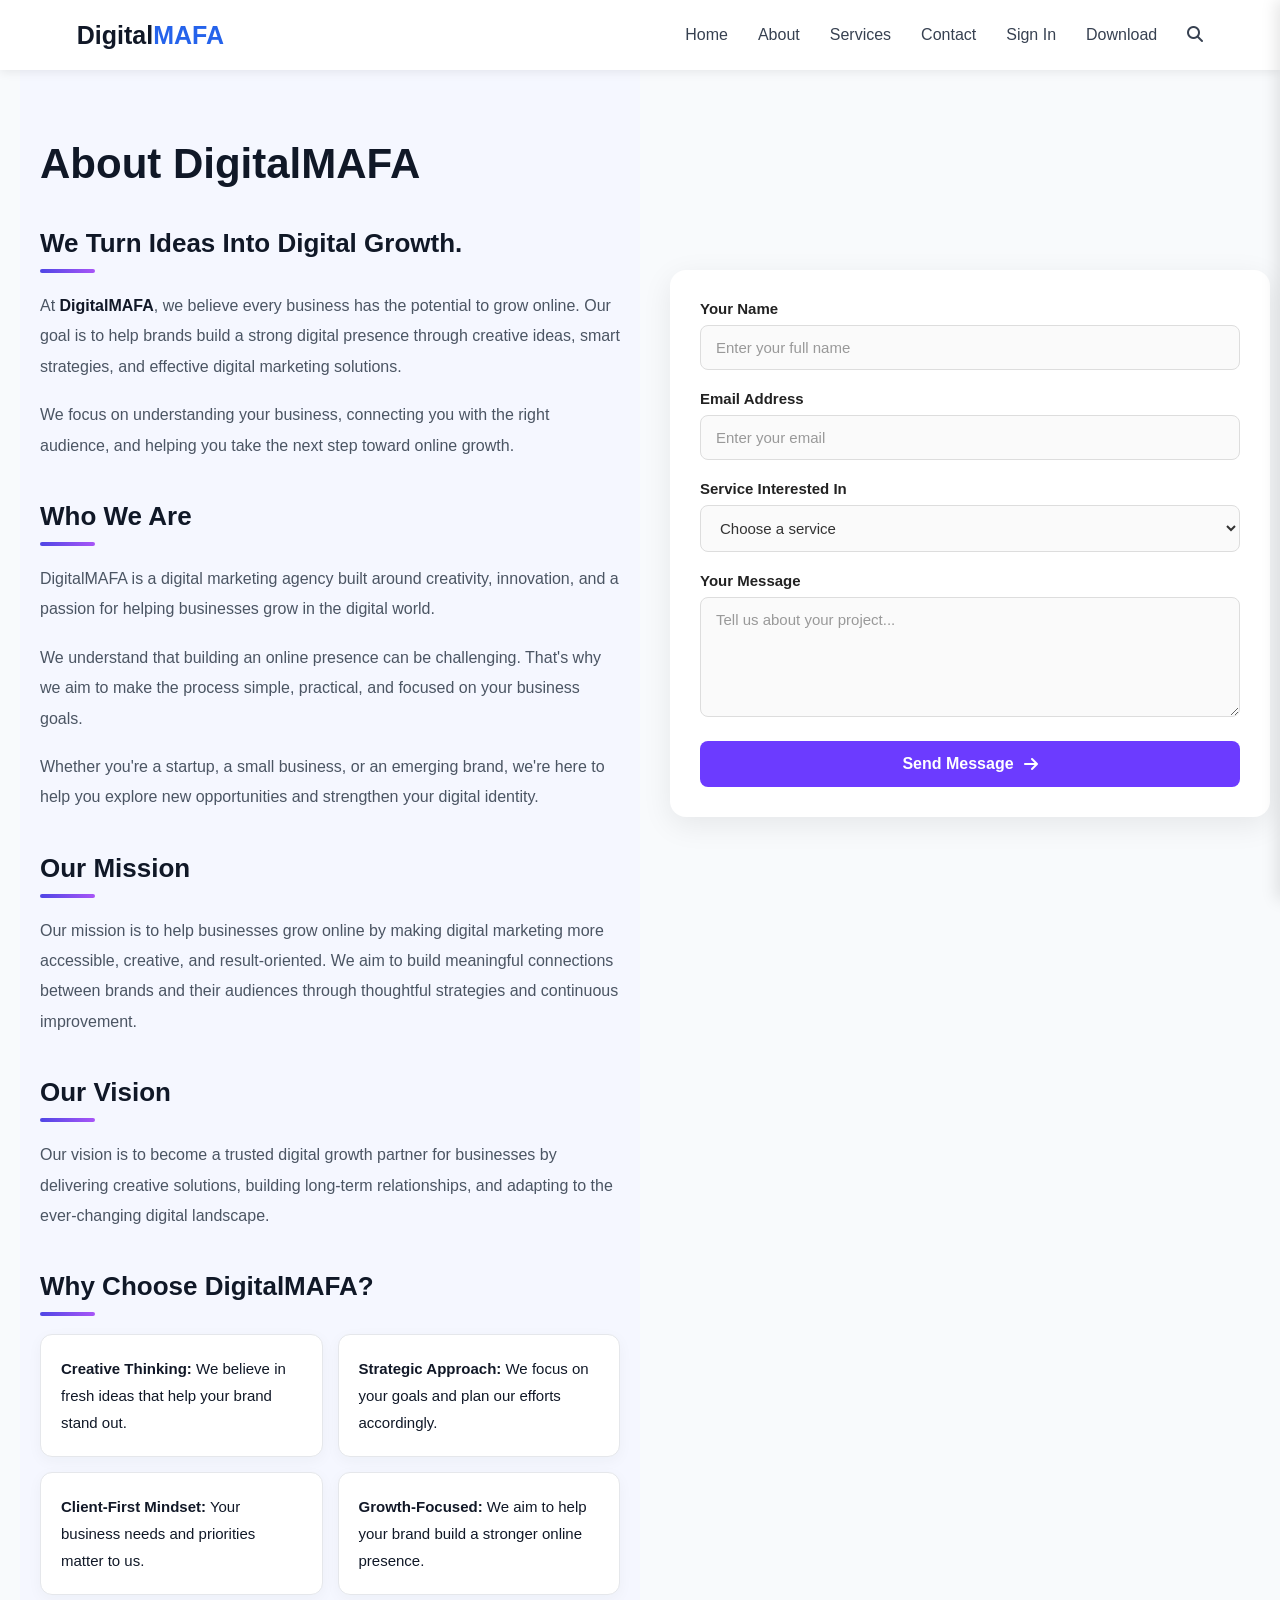
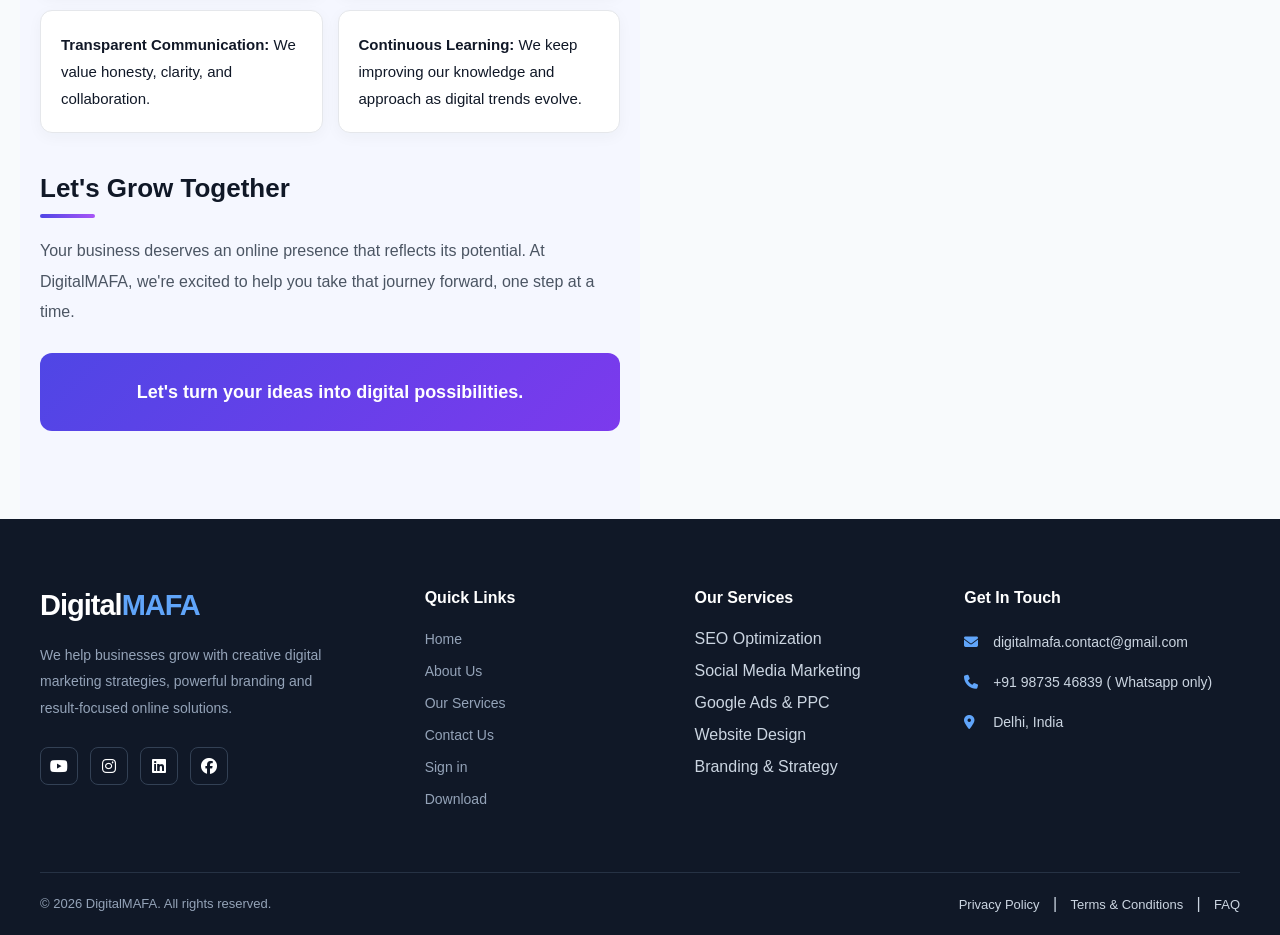
==== about.html @ 2c505f61 "Update about.html" ====
<!DOCTYPE html>
<html lang="en">
<head>
  <meta charset="UTF-8">
  <meta name="viewport" content="width=device-width, initial-scale=1.0">

<!--title & description-->
<title>About Us | DigitalMAFA – Your Digital Growth Partner</title>
<meta name="description" content="DigitalMAFA provides innovative digital services to help businesses build a strong online presence, reach more customers, and grow with confidence.">


<script async src="https://pagead2.googlesyndication.com/pagead/js/adsbygoogle.js?client=ca-pub-8954679280643661"
     crossorigin="anonymous"></script>
     
<!-- Google tag (gtag.js) -->
<script async src="https://www.googletagmanager.com/gtag/js?id=G-PG7W6HLJ6Y"></script>
<script>
  window.dataLayer = window.dataLayer || [];
  function gtag(){dataLayer.push(arguments);}
  gtag('js', new Date());

  gtag('config', 'G-PG7W6HLJ6Y');
</script>

<!-- Camonical -->
<link rel="canonical" href="https://digitalmafa.github.io/about.html">

<!-- logo icon -->
<link rel="icon" href="images/20261020_102235.png" type="image/png">


<!-- Link Preview Image -->
<meta property="og:type" content="website">
<meta property="og:title" content="About Us | DigitalMAFA – Your Digital Growth Partner">
<meta property="og:description" content="DigitalMAFA provides innovative digital services to help businesses build a strong online presence, reach more customers, and grow with confidence.">
<meta property="og:image" content="https://digitalmafa.github.io/images/WhatsApp Image 2026-10-20 at 11.10.28 AM.jpeg">
<meta property="og:url" content="https://digitalmafa.github.io/about.html">
<meta property="og:site_name" content="DigitalMAFA">

<!-- X / Twitter Preview -->
<meta name="twitter:card" content="summary_large_image">
<meta name="twitter:title" content="About Us | DigitalMAFA – Your Digital Growth Partner">
<meta name="twitter:description" content="DigitalMAFA provides innovative digital services to help businesses build a strong online presence, reach more customers, and grow with confidence.">
<meta name="twitter:image" content="https://digitalmafa.github.io/images/WhatsApp Image 2026-10-20 at 11.10.28 AM.jpeg">


<!--Schema markup-->
<script type="application/ld+json">
{
  "@context": "https://schema.org",
  "@type": "AboutPage",
  "@id": "https://digitalmafa.github.io/about.html#webpage",
  "url": "https://digitalmafa.github.io/about.html",
  "name": "About Us | DigitalMAFA – Your Digital Growth Partner",
  "description": "DigitalMAFA provides innovative digital services to help businesses build a strong online presence, reach more customers, and grow with confidence.",
  "isPartOf": {
    "@id": "https://digitalmafa.github.io/#website"
  },
  "about": {
    "@id": "https://digitalmafa.github.io/#organization"
  },
  "inLanguage": "en"
}
</script>


<!--CSS Styles-->
<link href="css/novbar.css" rel="stylesheet">
<link href="css/hero.css" rel="stylesheet">
<link href="css/about.css" rel="stylesheet">
<link href="css/footer.css" rel="stylesheet">
<link href="css/premium-section.css" rel="stylesheet">
<link href="css/only-desktop.css" rel="stylesheet">



 <!-- Bootstrap CSS -->
<link rel="stylesheet"
href="https://cdnjs.cloudflare.com/ajax/libs/font-awesome/6.7.2/css/all.min.css">
</head>

<body>

  <nav class="navbar">
    <div class="logo"><b>Digital</b><b style="color: #2563eb;">MAFA</b></div>

    <ul class="nav-links">
      <li><a href="index.html">Home</a></li>
      <li><a href="about.html">About</a></li>
      <li><a href="services.html">Services</a></li>
      <li><a href="contact.html">Contact</a></li>
      <li><a href="sign-in.html">Sign In</a></li>
      <li><a href="download.html">Download</a></li>
      <li><a href="search.html"><i class="fa-solid fa-magnifying-glass"></i></a></li>
      
    </ul>

    <button class="menu-btn"
      aria-label="Open menu"
      aria-controls="sidebar"
      aria-expanded="false"
      onclick="openMenu()">☰</button>
  </nav>

  <div class="overlay" id="overlay" onclick="closeMenu()"></div>

   <aside class="sidebar" id="sidebar" aria-label="Mobile navigation">
   
    <button class="close-btn"
      aria-label="Close menu"
      onclick="closeMenu()">×</button>

    <a href="search.html" onclick="closeMenu()"><i class="fa-solid fa-magnifying-glass"></i> Search</a>
    <hr><br>
    <a href="index.html" onclick="closeMenu()">Home</a>
    <a href="about.html" onclick="closeMenu()">About</a>
    <a href="services.html" onclick="closeMenu()">Services</a>
    <a href="contact.html" onclick="closeMenu()">Contact</a>
    <a href="sign-in.html" onclick="closeMenu()">Sign In</a>
    <a href="download.html" onclick="closeMenu()">Download</a>
  </aside>

  <div class="container">
<div class="colum">
<section class="about-content">

    <div class="about-container">

        <h1>About DigitalMAFA</h1>

        <h2>We Turn Ideas Into Digital Growth.</h2>

        <p>
            At <strong>DigitalMAFA</strong>, we believe every business has
            the potential to grow online. Our goal is to help brands build
            a strong digital presence through creative ideas, smart
            strategies, and effective digital marketing solutions.
        </p>

        <p>
            We focus on understanding your business, connecting you with
            the right audience, and helping you take the next step toward
            online growth.
        </p>

        <h2>Who We Are</h2>

        <p>
            DigitalMAFA is a digital marketing agency built around
            creativity, innovation, and a passion for helping businesses
            grow in the digital world.
        </p>

        <p>
            We understand that building an online presence can be
            challenging. That's why we aim to make the process simple,
            practical, and focused on your business goals.
        </p>

        <p>
            Whether you're a startup, a small business, or an emerging
            brand, we're here to help you explore new opportunities and
            strengthen your digital identity.
        </p>

        <h2>Our Mission</h2>

        <p>
            Our mission is to help businesses grow online by making
            digital marketing more accessible, creative, and
            result-oriented. We aim to build meaningful connections
            between brands and their audiences through thoughtful
            strategies and continuous improvement.
        </p>

        <h2>Our Vision</h2>

        <p>
            Our vision is to become a trusted digital growth partner
            for businesses by delivering creative solutions, building
            long-term relationships, and adapting to the ever-changing
            digital landscape.
        </p>


        <h2>Why Choose DigitalMAFA?</h2>

        <ul>
            <li>
                <strong>Creative Thinking:</strong>
                We believe in fresh ideas that help your brand stand out.
            </li>

            <li>
                <strong>Strategic Approach:</strong>
                We focus on your goals and plan our efforts accordingly.
            </li>

            <li>
                <strong>Client-First Mindset:</strong>
                Your business needs and priorities matter to us.
            </li>

            <li>
                <strong>Growth-Focused:</strong>
                We aim to help your brand build a stronger online presence.
            </li>

            <li>
                <strong>Transparent Communication:</strong>
                We value honesty, clarity, and collaboration.
            </li>

            <li>
                <strong>Continuous Learning:</strong>
                We keep improving our knowledge and approach as digital
                trends evolve.
            </li>
        </ul>



        <h2>Let's Grow Together</h2>

        <p>
            Your business deserves an online presence that reflects its
            potential. At DigitalMAFA, we're excited to help you take
            that journey forward, one step at a time.
        </p>

        <p>
            <strong>
                Let's turn your ideas into digital possibilities.
            </strong>
        </p>



    </div>
</section>
</div>
<div class="desktop-only">
    <div class="colum">
<form
    class="about-contact-form"
    id="about-whatsapp-form"
    action="https://formsubmit.co/44b589394c710a3c13c071c5c2455fc7"
    method="POST"
>
    <input type="hidden" name="_subject" value="New DigitalMAFA About Page Inquiry">
    <input type="hidden" name="_captcha" value="true">
    <input type="hidden" name="_template" value="table">

    <div class="about-form-group">
        <label for="about-name">Your Name</label>
        <input type="text" id="about-name" name="name"
               placeholder="Enter your full name" required>
    </div>

    <div class="about-form-group">
        <label for="about-email">Email Address</label>
        <input type="email" id="about-email" name="email"
               placeholder="Enter your email" required>
    </div>

    <div class="about-form-group">
        <label for="about-service">Service Interested In</label>
        <select id="about-service" name="service" required>
            <option value="" disabled selected>
                Choose a service
            </option>
            <option value="Digital Marketing">Digital Marketing</option>
            <option value="Social Media Marketing">Social Media Marketing</option>
            <option value="Website Development">Website Development</option>
            <option value="SEO">SEO Optimization</option>
            <option value="Content Strategy">Content Strategy</option>
            <option value="Other">Other</option>
        </select>
    </div>

    <div class="about-form-group">
        <label for="about-message">Your Message</label>
        <textarea id="about-message" name="message" rows="5"
                  placeholder="Tell us about your project..."
                  required></textarea>
    </div>

    <button type="submit" class="about-form-submit">
        Send Message <i class="fa-solid fa-arrow-right"></i>
    </button>

</form>


<script>
document.getElementById("about-whatsapp-form")
.addEventListener("submit", async function(event) {
    event.preventDefault();

    const form = this;

    if (!form.reportValidity()) return;

    const button = form.querySelector('button[type="submit"]');
    const originalText = button.innerHTML;

    button.disabled = true;
    button.textContent = "Sending...";

    try {
   const response = await fetch(
  "https://formsubmit.co/ajax/44b589394c710a3c13c071c5c2455fc7",
  {
    method: "POST",
    body: new FormData(form),
    headers: {
      Accept: "application/json"
    }
  }
);

const result = await response.json();
console.log("FormSubmit response:", result);

if (String(result.success) === "true") {
  alert("Message sent successfully!");
  form.reset();
} else {
  alert("Submission failed: " + (result.message || "Please try again."));
}

        if (response.ok) {
            alert("Your message has been sent successfully!");
            form.reset();
        } else {
            alert("Message could not be sent. Please try again.");
        }
    } catch (error) {
        alert("Network error. Please check your internet and try again.");
    } finally {
        button.disabled = false;
        button.innerHTML = originalText;
    }
});
</script>

</div>
</div>
  </div>


<footer class="digitalmafa-footer">
    <div class="footer-container">

        <div class="footer-grid">

            <!-- Company Info -->
            <div class="footer-about">
                <div class="footer-logo">
                    Digital<span>MAFA</span>
                </div>

                <p>
                    We help businesses grow with creative digital
                    marketing strategies, powerful branding and
                    result-focused online solutions.
                </p>

              <div class="footer-socials">
                    <a href="https://www.youtube.com/@DigitalMAFA" aria-label="YouTube">
                        <i class="fa-brands fa-youtube"></i>
                    </a>

                     <a href="https://www.instagram.com/digitalmafa" aria-label="Instagram">
                        <i class="fa-brands fa-instagram"></i>
                    </a>

                    <a href="https://www.linkedin.com/in/digitalmafa" aria-label="Linkedin">
                        <i class="fa-brands fa-linkedin"></i>
                    </a>
                    
                     <a href="https://www.facebook.com/digitalmafa" aria-label="Linkedin">
                        <i class="fa-brands fa-facebook"></i>
                    </a>
              
                </div>
            </div>

            <!-- Quick Links -->
            <div class="footer-column">
                <h3>Quick Links</h3>
                <ul>
                    <li><a href="index.html">Home</a></li>
                    <li><a href="about.html">About Us</a></li>
                    <li><a href="services.html">Our Services</a></li>
                    <li><a href="contact.html">Contact Us</a></li>
                     <li><a href="sign-in.html">Sign in</a></li>
                     <li><a href="download.html">Download</a></li>
                </ul>
            </div>

            <!-- Services -->
            <div class="footer-column">
                <h3>Our Services</h3>
                <ul>
                    <li>SEO Optimization</a></li>
                    <li>Social Media Marketing</a></li>
                    <li>Google Ads & PPC</a></li>
                    <li>Website Design</a></li>
                    <li>Branding & Strategy</a></li>
                </ul>
            </div>

            <!-- Contact Info -->
            <div class="footer-column footer-contact">
                <h3>Get In Touch</h3>

                <p>
                    <i class="fa-solid fa-envelope"></i>
                    digitalmafa.contact@gmail.com
                </p>

                <p>
                    <i class="fa-solid fa-phone"></i>
                    +91 98735 46839 ( Whatsapp only)
                </p>

                <p>
                    <i class="fa-solid fa-location-dot"></i>
                    Delhi, India
                </p>
            </div>

        </div>

        <!-- Copyright -->
        <div class="footer-bottom">
            <p>
                &copy; <span id="footer-year"></span>
                DigitalMAFA. All rights reserved.
            </p>

            <div>
                <a href="privacy.html">Privacy Policy</a>
                &nbsp; | &nbsp;
                <a href="terms.html">Terms & Conditions</a>
                 &nbsp; | &nbsp;
                <a href="faq.html">FAQ</a>
            </div>
            
        </div>

    </div>
</footer>

<script src="js/footer.js"></script>
<script src="js/menu-bar.js"></script>

</body>
</html>
---- css/novbar.css ----
* {
      margin: 0;
      padding: 0;
      box-sizing: border-box;
    }

    body {
      font-family: Arial, sans-serif;
      background: #f8fafc;
    }

    /* Navigation bar */
    .navbar {
      height: 70px;
      background: white;
      display: flex;
      align-items: center;
      justify-content: space-between;
      padding: 0 6%;
      box-shadow: 0 2px 10px rgba(0,0,0,0.08);
      position: sticky;
      top: 0;
      z-index: 1000;
    }

    .logo {
      font-size: 25px;
      font-weight: bold;
      color: #111827;
      max-height: 200px;
      max-width: 220px;
      
    }

    .nav-links {
      display: flex;
      gap: 30px;
      list-style: none;
    }

    .nav-links a {
      text-decoration: none;
      color: #374151;
      font-size: 16px;
      transition: 0.3s;
    }

    .nav-links a:hover {
      color: #2563eb;
    }

    /* Menu button */
    .menu-btn {
      display: none;
      font-size: 28px;
      background: none;
      border: none;
      cursor: pointer;
      color: #111827;
    }

    /* Slide-out sidebar */
    .sidebar {
      position: fixed;
      top: 0;
      right: -280px;
      width: 280px;
      height: 100vh;
      background: white;
      box-shadow: -4px 0 15px rgba(0,0,0,0.1);
      padding: 25px;
      transition: right 0.3s ease;
      z-index: 2000;
    }

    .sidebar.active {
      right: 0;
    }

    .close-btn {
      display: block;
      margin-left: auto;
      font-size: 30px;
      border: none;
      background: none;
      cursor: pointer;
    }

    .sidebar a {
      display: block;
      padding: 16px 0;
      text-decoration: none;
      color: #374151;
      border-bottom: 1px solid #eee;
    }

    .overlay {
      display: none;
      position: fixed;
      inset: 0;
      background: rgba(0,0,0,0.4);
      z-index: 1500;
    }

    .overlay.active {
      display: block;
    }

    /* Page content */
    .content {
      text-align: center;
      padding: 100px 20px;
    }

    .content h1 {
      color: #111827;
      margin-bottom: 15px;
    }

    .content p {
      color: #6b7280;
    }

    /* Mobile responsive */
    @media (max-width: 768px) {
      .nav-links {
        display: none;
      }

      .menu-btn {
        display: block;
      }
    }
---- css/hero.css ----
.hero {
  width: 100%;
  max-width: 1440px;
  height: 600px;
  margin: 0 auto;

  background-image: url("../images/hero.png");
  background-size: cover;
  background-position: center;
  background-repeat: no-repeat;

  display: flex;
  align-items: center;
  padding: 60px;
  box-sizing: border-box;
}

.hero-content {
  max-width: 500px;
  color: #222;
}

.hero-content h1 {
  font-size: 48px;
  margin-bottom: 20px;
}

.hero-content p {
  font-size: 18px;
  line-height: 1.6;
}

.hero-content button {
  padding: 14px 28px;
  background: #2563eb;
  color: white;
  border: none;
  border-radius: 6px;
  cursor: pointer;
}

/* Mobile responsive */
@media (max-width: 768px) {
  .hero {
    height: 450px;
    padding: 25px;
    background-position: 65% center;
  }

  .hero-content {
    max-width: 70%;
  }

  .hero-content h1 {
    font-size: 30px;
  }
}
---- css/about.css ----
/* ABOUT SECTION */
.about-content {
    background: #f5f7ff;
    padding: 70px 20px;
    font-family: Arial, sans-serif;
    color: #101827;
}

.about-container {
    max-width: 1000px;
    margin:auto;
    text-align-last: initial;
}

/* MAIN HEADING */
.about-container h1 {
    font-size: 42px;
    text-align: left;
    color: #101827;
    margin-bottom: 15px;
    font-weight: 800;
    
}

/* SUB HEADINGS */
.about-container h2 {
    font-size: 26px;
    color: #101827;
    margin-top: 40px;
    margin-bottom: 18px;
    font-weight: 700;
    position: relative;
}

/* DECORATIVE LINE */
.about-container h2::after {
    content: "";
    display: block;
    width: 55px;
    height: 4px;
    background: linear-gradient(90deg, #4f46e5, #a855f7);
    margin-top: 10px;
    border-radius: 10px;
}

/* PARAGRAPHS */
.about-container p {
    font-size: 16px;
    line-height: 1.9;
    color: #4b5563;
    margin-bottom: 18px;
}

/* STRONG TEXT */
.about-container strong {
    color: #111827;
}

/* LIST DESIGN */
.about-container ul {
    list-style: none;
    padding: 0;
    display: grid;
    grid-template-columns: repeat(2, minmax(0, 1fr));
    gap: 15px;
   
}

.about-container li {
    background: #ffffff;
    padding: 20px;
    border: 1px solid #e5e7eb;
    border-radius: 12px;
    font-size: 15px;
    line-height: 1.8;
    box-shadow: 0 4px 15px rgba(31, 41, 55, 0.04);
    transition: transform 0.3s ease,
                box-shadow 0.3s ease,
                border-color 0.3s ease;
}

/* HOVER EFFECT */
.about-container li:hover {
    transform: translateY(-5px);
    box-shadow: 0 12px 25px rgba(79, 70, 229, 0.12);
    border-color: #a5b4fc;
}

/* LAST PARAGRAPH */
.about-container p:last-child {
    background: linear-gradient(135deg, #4f46e5, #7c3aed);
    color: #ffffff;
    text-align: center;
    padding: 22px;
    border-radius: 12px;
    margin-top: 25px;
    font-size: 18px;
}

.about-container p:last-child strong {
    color: #ffffff;
}

/* TABLET */
@media (max-width: 768px) {
    .about-content {
        padding: 45px 20px;
    }

    .about-container h1 {
        font-size: 32px;
    }

    .about-container h2 {
        font-size: 23px;
        margin-top: 30px;
    }

    .about-container ul {
        grid-template-columns: 1fr;
    }
}

/* MOBILE */
@media (max-width: 480px) {
    .about-content {
        padding: 35px 15px;
    }

    .about-container h1 {
        font-size: 28px;
        line-height: 1.3;
    }

    .about-container h2 {
        font-size: 21px;
    }

    .about-container p {
        font-size: 15px;
        line-height: 1.8;
    }

    .about-container li {
        padding: 16px;
    }

    .about-container p:last-child {
        font-size: 16px;
        padding: 18px;
    }
}

.container {
      display: grid;
      grid-template-columns: repeat(2, 1fr);
      gap: 20px;
      max-width: 1440px;
      margin-left: 20px;
    }

    .column {
      background: #f1f5f9;
      padding: 30px 20px;
      text-align: center;
      border-radius: 10px;
    }


    /* Tablet */
    @media (max-width: 900px) {
      .container {
        grid-template-columns: repeat(2, 1fr);
      }
    }

    /* Mobile */
    @media (max-width: 600px) {
      .container {
        grid-template-columns: 1fr;
      }
    }




/* About Us Contact Form */

.about-contact-form {
    width: 100%;
    max-width: 600px;
    margin: 0 auto;
    padding: 30px;
    background: #ffffff;
    border-radius: 16px;
    box-shadow: 0 8px 30px rgba(0, 0, 0, 0.08);
    box-sizing: border-box;
    margin-top: 200px;
}

.about-form-group {
    margin-bottom: 20px;
}

.about-form-group label {
    display: block;
    margin-bottom: 8px;
    font-size: 15px;
    font-weight: 600;
    color: #222222;
}

.about-form-group input,
.about-form-group select,
.about-form-group textarea {
    width: 100%;
    padding: 13px 15px;
    border: 1px solid #dddddd;
    border-radius: 8px;
    background: #fafafa;
    color: #333333;
    font-family: inherit;
    font-size: 15px;
    box-sizing: border-box;
    outline: none;
    transition: 0.3s ease;
}

.about-form-group input:focus,
.about-form-group select:focus,
.about-form-group textarea:focus {
    border-color: #6c3bff;
    background: #ffffff;
    box-shadow: 0 0 0 3px rgba(108, 59, 255, 0.12);
}

.about-form-group textarea {
    resize: vertical;
    min-height: 120px;
}

.about-form-group input::placeholder,
.about-form-group textarea::placeholder {
    color: #999999;
}

.about-form-submit {
    display: inline-flex;
    align-items: center;
    justify-content: center;
    gap: 10px;
    width: 100%;
    padding: 14px 20px;
    border: none;
    border-radius: 8px;
    background: #6c3bff;
    color: #ffffff;
    font-size: 16px;
    font-weight: 600;
    cursor: pointer;
    transition: 0.3s ease;
}

.about-form-submit:hover {
    background: #5125d9;
    transform: translateY(-2px);
    box-shadow: 0 6px 18px rgba(108, 59, 255, 0.25);
}

.about-form-submit i {
    transition: transform 0.3s ease;
}

.about-form-submit:hover i {
    transform: translateX(5px);
}

/* Mobile Responsive */

@media (max-width: 576px) {
    .about-contact-form {
        padding: 20px 16px;
        border-radius: 12px;
    }

    .about-form-group input,
    .about-form-group select,
    .about-form-group textarea {
        font-size: 14px;
        padding: 12px;
    }

    .about-form-submit {
        padding: 13px;
        font-size: 15px;
    }
}
---- css/footer.css ----
* {
    box-sizing: border-box;
}

.digitalmafa-footer {
    background: #101827;
    color: #cbd5e1;
    padding: 70px 20px 0;
    font-family: Arial, sans-serif;
}

.footer-container {
    max-width: 1200px;
    margin: auto;
}

.footer-grid {
    display: grid;
    grid-template-columns: 1.5fr 1fr 1fr 1.2fr;
    gap: 40px;
    padding-bottom: 50px;
}

/* Company Logo */
.footer-logo {
    font-size: 29px;
    font-weight: 800;
    color: #ffffff;
    margin-bottom: 20px;
    letter-spacing: -1px;
}

.footer-logo span {
    color: #60a5fa;
}

.footer-about p {
    font-size: 14px;
    line-height: 1.9;
    max-width: 300px;
    color: #94a3b8;
}

/* Footer Headings */
.footer-column h3 {
    color: #ffffff;
    font-size: 16px;
    margin-bottom: 23px;
    font-weight: 700;
}

.footer-column ul {
    list-style: none;
    padding: 0;
    margin: 0;
}

.footer-column ul li {
    margin-bottom: 14px;
}

.footer-column ul li a {
    text-decoration: none;
    color: #94a3b8;
    font-size: 14px;
    transition: 0.3s;
}

.footer-column ul li a:hover {
    color: #60a5fa;
    padding-left: 5px;
}

/* Contact */
.footer-contact p {
    font-size: 14px;
    line-height: 1.8;
    margin-bottom: 15px;
    overflow-wrap: anywhere;
}

.footer-contact i {
    color: #60a5fa;
    width: 25px;
}

/* Social Icons */
.footer-socials {
    display: flex;
    gap: 12px;
    margin-top: 25px;
}

.footer-socials a {
    width: 38px;
    height: 38px;
    display: flex;
    align-items: center;
    justify-content: center;
    border: 1px solid #334155;
    border-radius: 8px;
    color: #ffffff;
    text-decoration: none;
    transition: 0.3s;
}

.footer-socials a:hover {
    background: #2563eb;
    border-color: #2563eb;
    transform: translateY(-3px);
}

/* Bottom Bar */
.footer-bottom {
    border-top: 1px solid #263244;
    padding: 22px 0;
    display: flex;
    justify-content: space-between;
    align-items: center;
    gap: 15px;
    flex-wrap: wrap;
}

.footer-bottom p {
    margin: 0;
    font-size: 13px;
    color: #94a3b8;
}

.footer-bottom a {
    color: #cbd5e1;
    text-decoration: none;
    font-size: 13px;
}

.footer-bottom a:hover {
    color: #60a5fa;
}

/* Tablet */
@media (max-width: 900px) {
    .footer-grid {
        grid-template-columns: repeat(2, 1fr);
        gap: 35px;
    }
}

/* Mobile */
@media (max-width: 550px) {
    .digitalmafa-footer {
        padding: 50px 22px 0;
    }

    .footer-grid {
        grid-template-columns: 1fr;
        gap: 30px;
        padding-bottom: 35px;
    }

    .footer-bottom {
        flex-direction: column;
        align-items: flex-start;
    }
}
---- css/premium-section.css ----
/* Premium Section */
.why-section {
    background: #101827;
    color: #ffffff;
    padding: 90px 20px;
}

.why-container {
    max-width: 1150px;
    margin: auto;
}

/* Heading */
.section-label {
    color: #8EBBFF;
    font-size: 12px;
    font-weight: 700;
    letter-spacing: 2px;
    margin-bottom: 18px;
}

.why-section h2 {
    font-size: clamp(30px, 4vw, 46px);
    line-height: 1.2;
    font-weight: 800;
    max-width: 700px;
    margin-bottom: 20px;
}

.section-description {
    color: #CBD5E1;
    font-size: 16px;
    line-height: 1.8;
    max-width: 650px;
    margin-bottom: 45px;
}

/* Cards Grid */
.why-grid {
    display: grid;
    grid-template-columns: repeat(2, 1fr);
    gap: 20px;
}

/* Individual Card */
.why-card {
    border: 1px solid #334155;
    border-radius: 14px;
    padding: 30px;
    background: rgba(255, 255, 255, 0.02);
    transition: all 0.3s ease;
}

.why-card:hover {
    transform: translateY(-5px);
    border-color: #8EBBFF;
    background: rgba(255, 255, 255, 0.05);
}

/* Icon */
.why-icon {
    width: 52px;
    height: 52px;
    border-radius: 12px;
    background: #1D2B42;
    display: flex;
    align-items: center;
    justify-content: center;
    color: #8EBBFF;
    font-size: 23px;
    margin-bottom: 22px;
}

/* Card Text */
.why-card h3 {
    font-size: 20px;
    font-weight: 700;
    margin-bottom: 12px;
}

.why-card p {
    color: #CBD5E1;
    font-size: 14px;
    line-height: 1.8;
}

/* Mobile Responsive */
@media (max-width: 600px) {
    .why-section {
        padding: 60px 18px;
    }

    .why-grid {
        grid-template-columns: 1fr;
        gap: 15px;
    }

    .why-card {
        padding: 24px;
    }

    .section-description {
        font-size: 14px;
        margin-bottom: 30px;
    }
}
---- css/only-desktop.css ----
@media (max-width: 768px) {
  .desktop-only {
    display: none !important;

  }
  
}
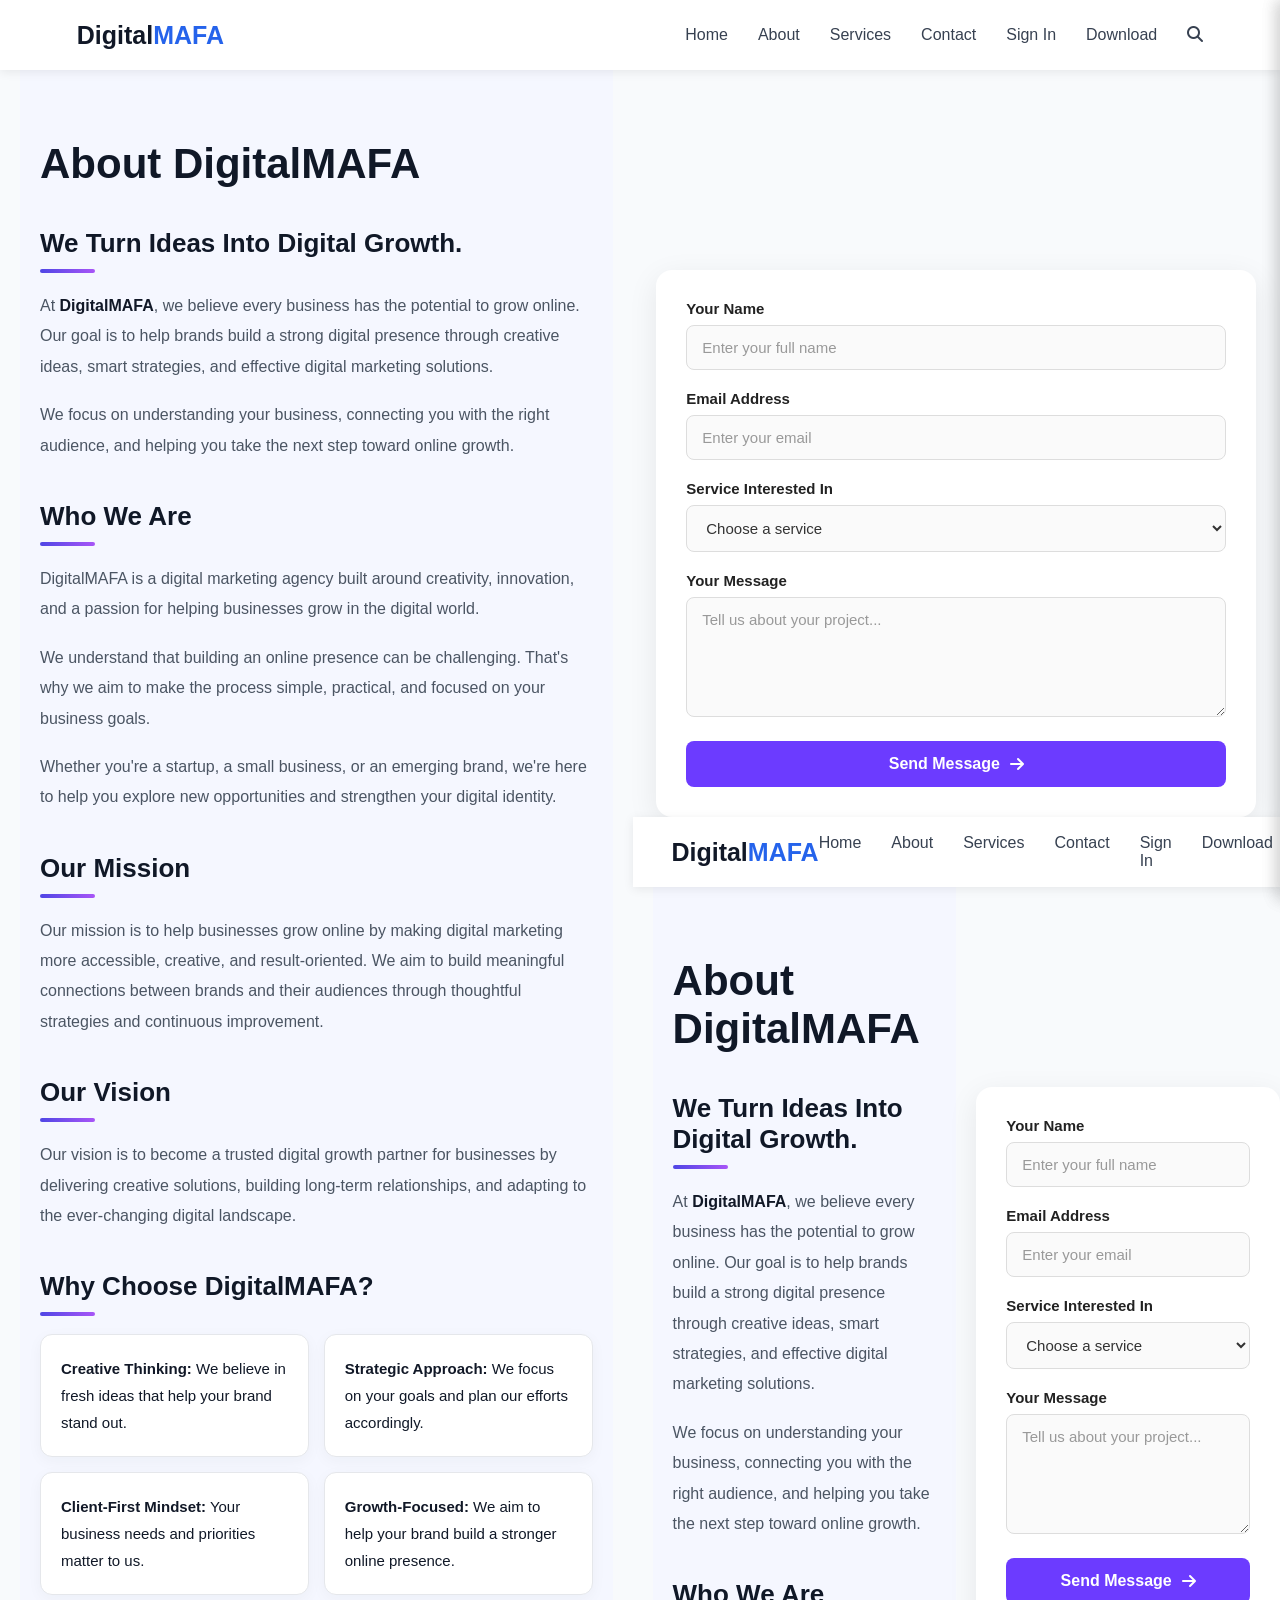
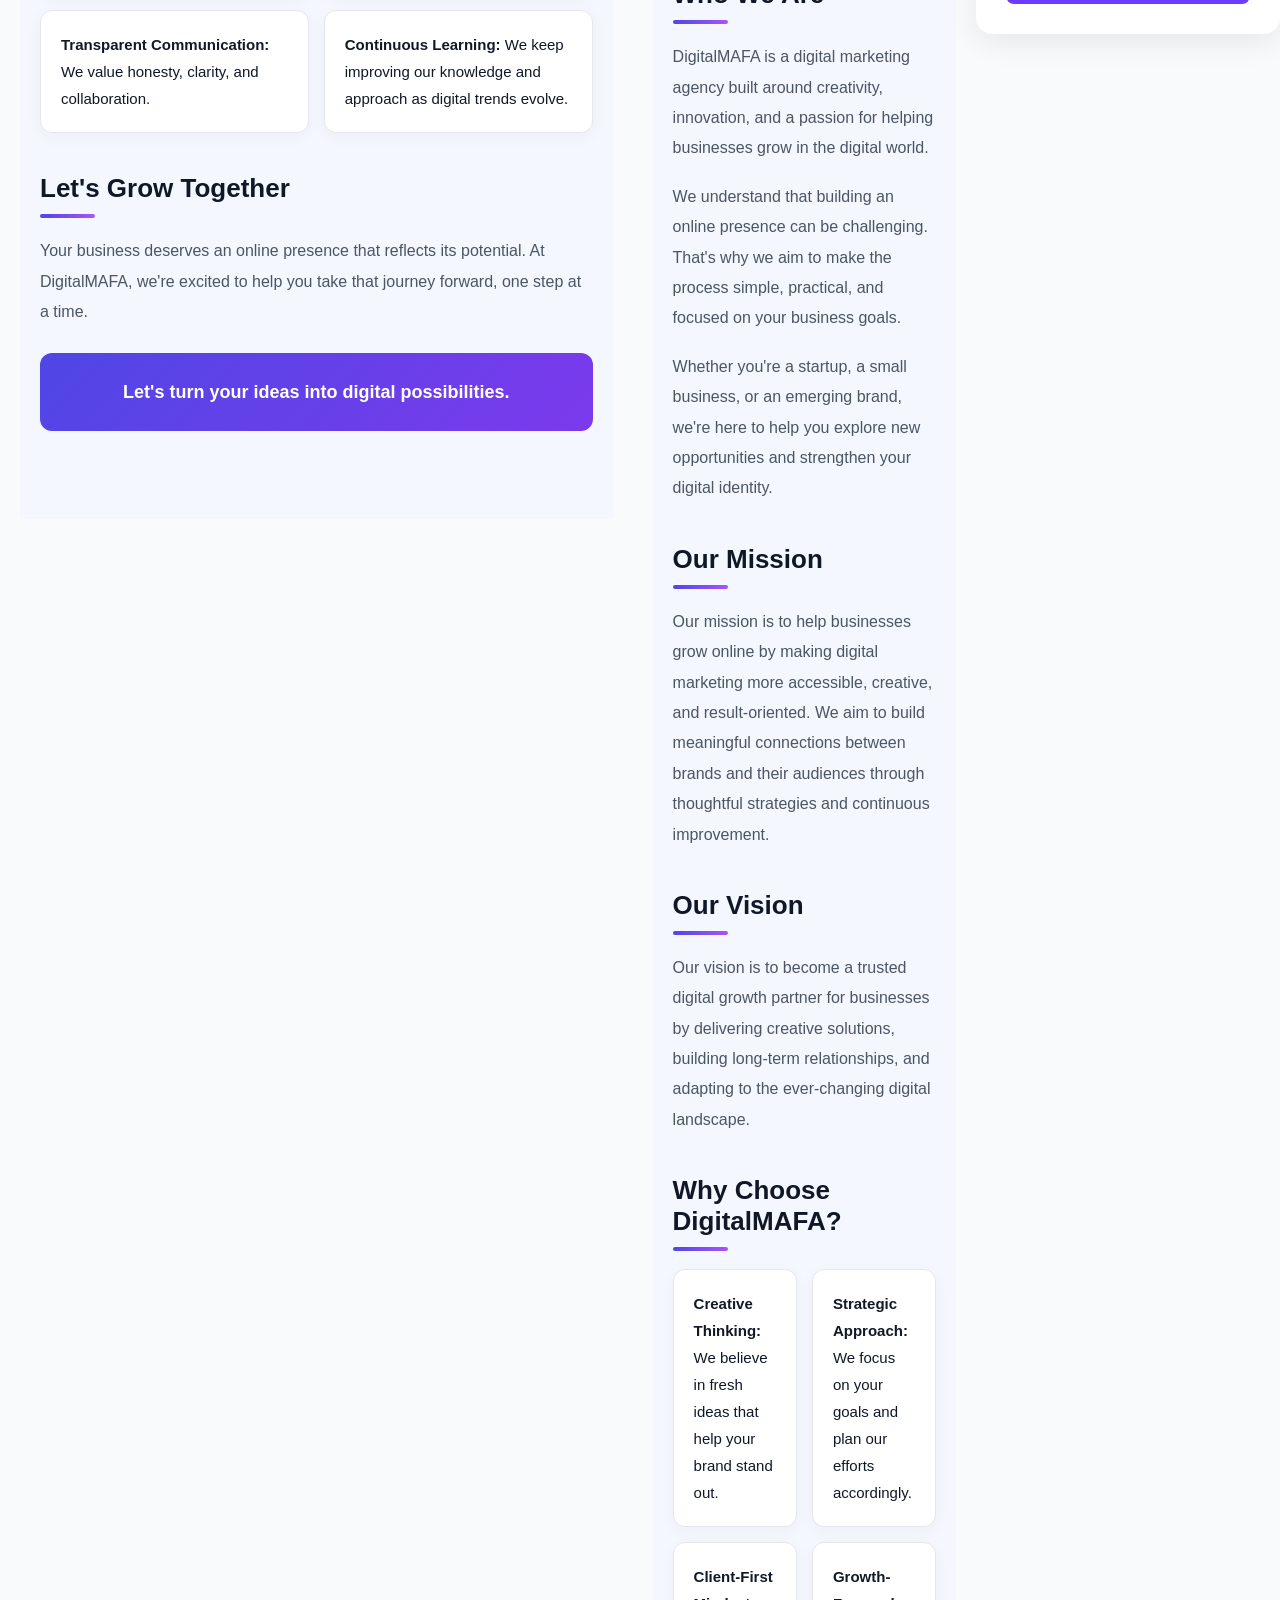
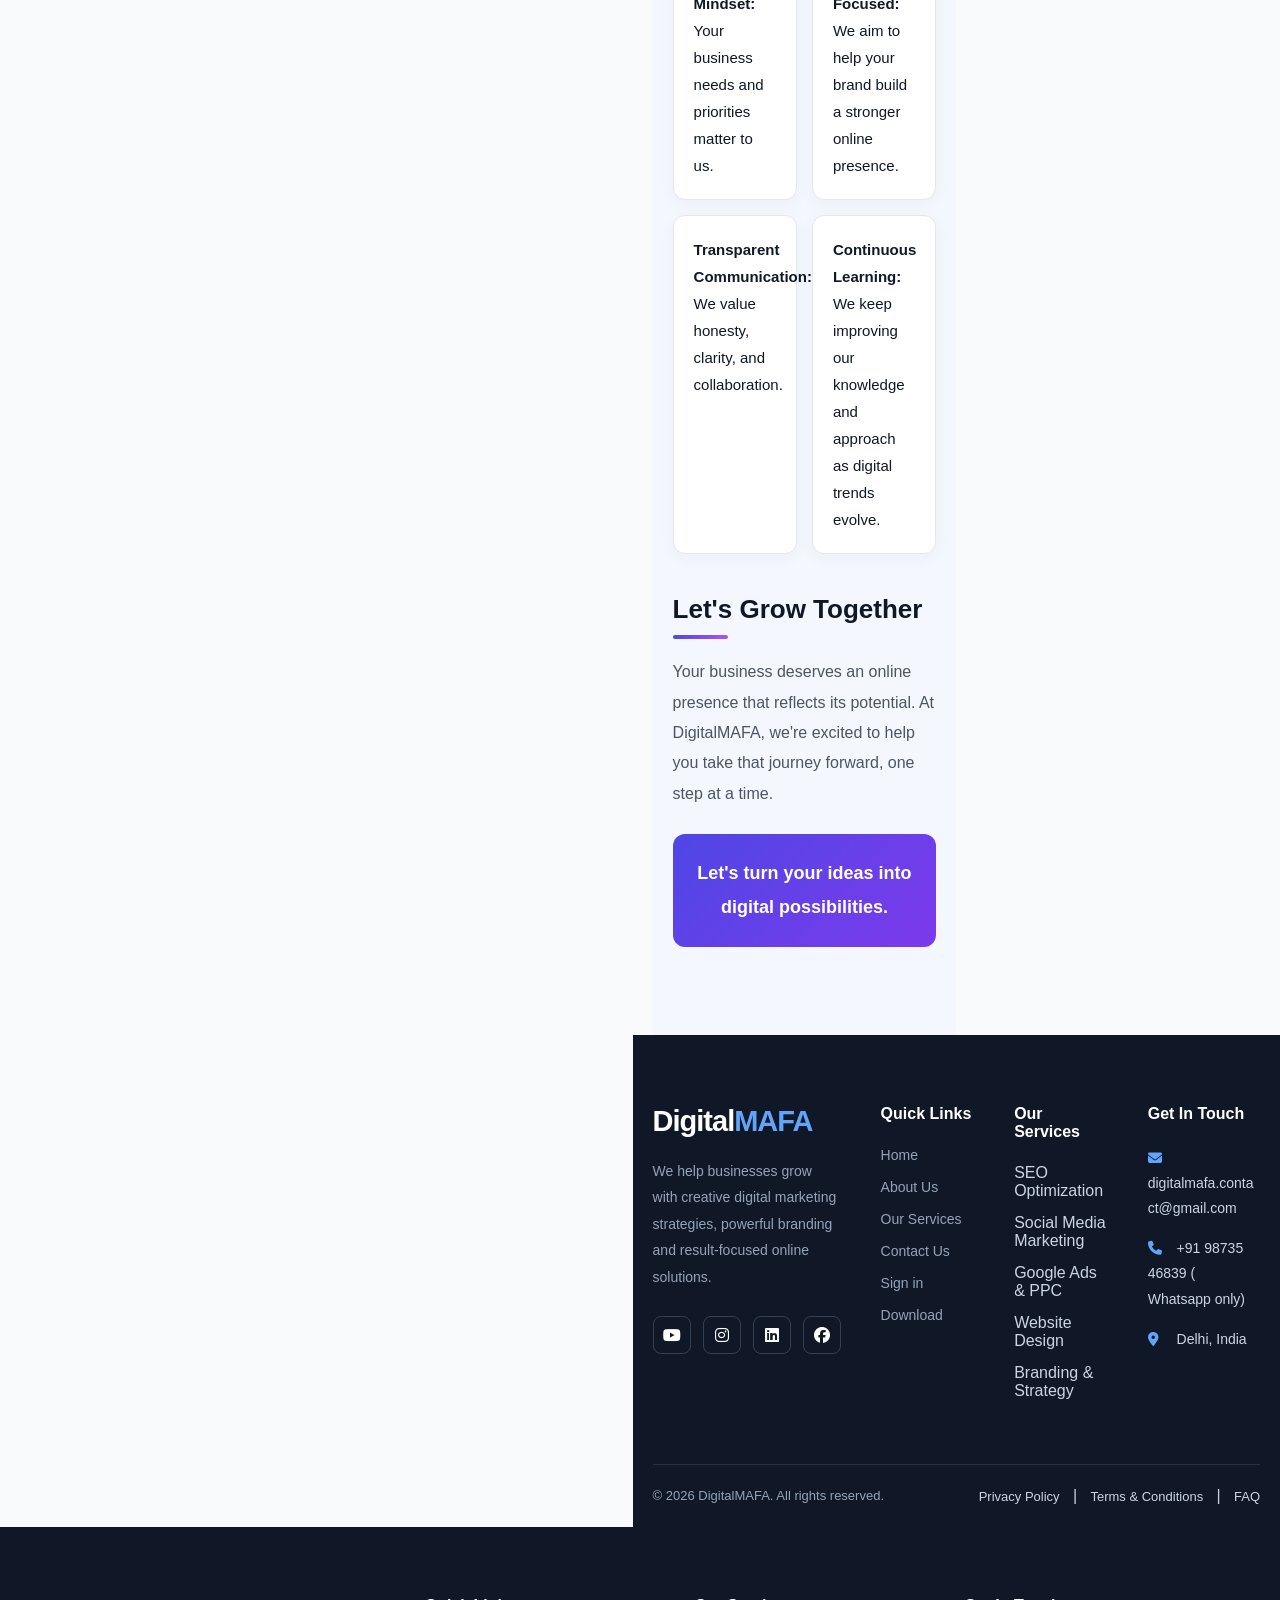
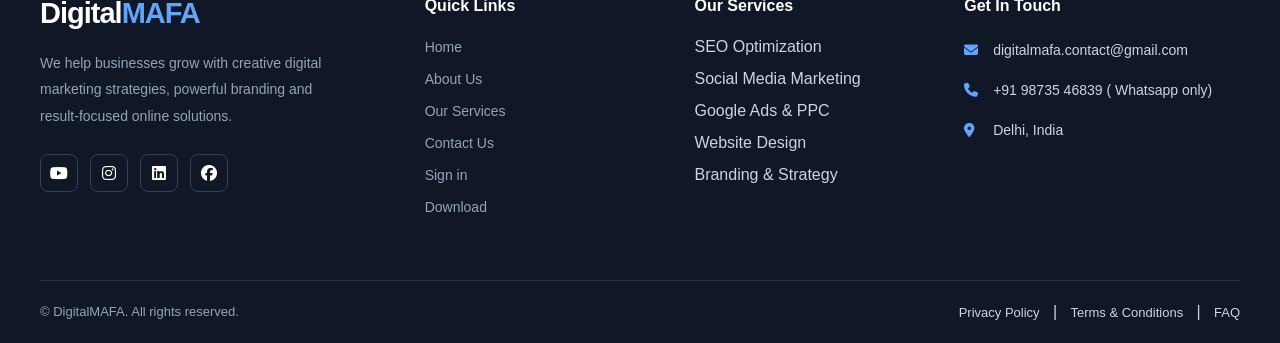
==== commit 19b26ecc: "Update about.html" ====
--- a/about.html
+++ b/about.html
@@ -241,34 +241,60 @@
 </div>
 <div class="desktop-only">
     <div class="colum">
+
 <form
     class="about-contact-form"
     id="about-whatsapp-form"
-    action="https://formsubmit.co/44b589394c710a3c13c071c5c2455fc7"
+    action="https://silentforms.com/api/submit"
     method="POST"
 >
-    <input type="hidden" name="_subject" value="New DigitalMAFA About Page Inquiry">
-    <input type="hidden" name="_captcha" value="true">
-    <input type="hidden" name="_template" value="table">
+    <input
+        type="hidden"
+        name="accessKey"
+        value="6dd03407e09776d25717aa29e6ada48fbe09647dc3ae27fb26e0ef2d5492aaf8"
+    >
+
+    <input
+        type="hidden"
+        name="subject"
+        value="New DigitalMAFA About Page Inquiry"
+    >
+
+    <!-- Honeypot spam protection -->
+    <input
+        type="checkbox"
+        name="botcheck"
+        style="display:none;"
+        tabindex="-1"
+        autocomplete="off"
+    >
 
     <div class="about-form-group">
         <label for="about-name">Your Name</label>
-        <input type="text" id="about-name" name="name"
-               placeholder="Enter your full name" required>
+        <input
+            type="text"
+            id="about-name"
+            name="name"
+            placeholder="Enter your full name"
+            required
+        >
     </div>
 
     <div class="about-form-group">
         <label for="about-email">Email Address</label>
-        <input type="email" id="about-email" name="email"
-               placeholder="Enter your email" required>
+        <input
+            type="email"
+            id="about-email"
+            name="email"
+            placeholder="Enter your email"
+            required
+        >
     </div>
 
     <div class="about-form-group">
         <label for="about-service">Service Interested In</label>
         <select id="about-service" name="service" required>
-            <option value="" disabled selected>
-                Choose a service
-            </option>
+            <option value="" disabled selected>Choose a service</option>
             <option value="Digital Marketing">Digital Marketing</option>
             <option value="Social Media Marketing">Social Media Marketing</option>
             <option value="Website Development">Website Development</option>
@@ -280,9 +306,13 @@
 
     <div class="about-form-group">
         <label for="about-message">Your Message</label>
-        <textarea id="about-message" name="message" rows="5"
-                  placeholder="Tell us about your project..."
-                  required></textarea>
+        <textarea
+            id="about-message"
+            name="message"
+            rows="5"
+            placeholder="Tell us about your project..."
+            required
+        ></textarea>
     </div>
 
     <button type="submit" class="about-form-submit">
@@ -290,6 +320,331 @@
     </button>
 
 </form>
+
+
+<!DOCTYPE html>
+<html lang="en">
+<head>
+  <meta charset="UTF-8">
+  <meta name="viewport" content="width=device-width, initial-scale=1.0">
+
+<!--title & description-->
+<title>About Us | DigitalMAFA – Your Digital Growth Partner</title>
+<meta name="description" content="DigitalMAFA provides innovative digital services to help businesses build a strong online presence, reach more customers, and grow with confidence.">
+
+
+<script async src="https://pagead2.googlesyndication.com/pagead/js/adsbygoogle.js?client=ca-pub-8954679280643661"
+     crossorigin="anonymous"></script>
+     
+<!-- Google tag (gtag.js) -->
+<script async src="https://www.googletagmanager.com/gtag/js?id=G-PG7W6HLJ6Y"></script>
+<script>
+  window.dataLayer = window.dataLayer || [];
+  function gtag(){dataLayer.push(arguments);}
+  gtag('js', new Date());
+
+  gtag('config', 'G-PG7W6HLJ6Y');
+</script>
+
+<!-- Camonical -->
+<link rel="canonical" href="https://digitalmafa.github.io/about.html">
+
+<!-- logo icon -->
+<link rel="icon" href="images/20261020_102235.png" type="image/png">
+
+
+<!-- Link Preview Image -->
+<meta property="og:type" content="website">
+<meta property="og:title" content="About Us | DigitalMAFA – Your Digital Growth Partner">
+<meta property="og:description" content="DigitalMAFA provides innovative digital services to help businesses build a strong online presence, reach more customers, and grow with confidence.">
+<meta property="og:image" content="https://digitalmafa.github.io/images/WhatsApp Image 2026-10-20 at 11.10.28 AM.jpeg">
+<meta property="og:url" content="https://digitalmafa.github.io/about.html">
+<meta property="og:site_name" content="DigitalMAFA">
+
+<!-- X / Twitter Preview -->
+<meta name="twitter:card" content="summary_large_image">
+<meta name="twitter:title" content="About Us | DigitalMAFA – Your Digital Growth Partner">
+<meta name="twitter:description" content="DigitalMAFA provides innovative digital services to help businesses build a strong online presence, reach more customers, and grow with confidence.">
+<meta name="twitter:image" content="https://digitalmafa.github.io/images/WhatsApp Image 2026-10-20 at 11.10.28 AM.jpeg">
+
+
+<!--Schema markup-->
+<script type="application/ld+json">
+{
+  "@context": "https://schema.org",
+  "@type": "AboutPage",
+  "@id": "https://digitalmafa.github.io/about.html#webpage",
+  "url": "https://digitalmafa.github.io/about.html",
+  "name": "About Us | DigitalMAFA – Your Digital Growth Partner",
+  "description": "DigitalMAFA provides innovative digital services to help businesses build a strong online presence, reach more customers, and grow with confidence.",
+  "isPartOf": {
+    "@id": "https://digitalmafa.github.io/#website"
+  },
+  "about": {
+    "@id": "https://digitalmafa.github.io/#organization"
+  },
+  "inLanguage": "en"
+}
+</script>
+
+
+<!--CSS Styles-->
+<link href="css/novbar.css" rel="stylesheet">
+<link href="css/hero.css" rel="stylesheet">
+<link href="css/about.css" rel="stylesheet">
+<link href="css/footer.css" rel="stylesheet">
+<link href="css/premium-section.css" rel="stylesheet">
+<link href="css/only-desktop.css" rel="stylesheet">
+
+
+
+ <!-- Bootstrap CSS -->
+<link rel="stylesheet"
+href="https://cdnjs.cloudflare.com/ajax/libs/font-awesome/6.7.2/css/all.min.css">
+</head>
+
+<body>
+
+  <nav class="navbar">
+    <div class="logo"><b>Digital</b><b style="color: #2563eb;">MAFA</b></div>
+
+    <ul class="nav-links">
+      <li><a href="index.html">Home</a></li>
+      <li><a href="about.html">About</a></li>
+      <li><a href="services.html">Services</a></li>
+      <li><a href="contact.html">Contact</a></li>
+      <li><a href="sign-in.html">Sign In</a></li>
+      <li><a href="download.html">Download</a></li>
+      <li><a href="search.html"><i class="fa-solid fa-magnifying-glass"></i></a></li>
+      
+    </ul>
+
+    <button class="menu-btn"
+      aria-label="Open menu"
+      aria-controls="sidebar"
+      aria-expanded="false"
+      onclick="openMenu()">☰</button>
+  </nav>
+
+  <div class="overlay" id="overlay" onclick="closeMenu()"></div>
+
+   <aside class="sidebar" id="sidebar" aria-label="Mobile navigation">
+   
+    <button class="close-btn"
+      aria-label="Close menu"
+      onclick="closeMenu()">×</button>
+
+    <a href="search.html" onclick="closeMenu()"><i class="fa-solid fa-magnifying-glass"></i> Search</a>
+    <hr><br>
+    <a href="index.html" onclick="closeMenu()">Home</a>
+    <a href="about.html" onclick="closeMenu()">About</a>
+    <a href="services.html" onclick="closeMenu()">Services</a>
+    <a href="contact.html" onclick="closeMenu()">Contact</a>
+    <a href="sign-in.html" onclick="closeMenu()">Sign In</a>
+    <a href="download.html" onclick="closeMenu()">Download</a>
+  </aside>
+
+  <div class="container">
+<div class="colum">
+<section class="about-content">
+
+    <div class="about-container">
+
+        <h1>About DigitalMAFA</h1>
+
+        <h2>We Turn Ideas Into Digital Growth.</h2>
+
+        <p>
+            At <strong>DigitalMAFA</strong>, we believe every business has
+            the potential to grow online. Our goal is to help brands build
+            a strong digital presence through creative ideas, smart
+            strategies, and effective digital marketing solutions.
+        </p>
+
+        <p>
+            We focus on understanding your business, connecting you with
+            the right audience, and helping you take the next step toward
+            online growth.
+        </p>
+
+        <h2>Who We Are</h2>
+
+        <p>
+            DigitalMAFA is a digital marketing agency built around
+            creativity, innovation, and a passion for helping businesses
+            grow in the digital world.
+        </p>
+
+        <p>
+            We understand that building an online presence can be
+            challenging. That's why we aim to make the process simple,
+            practical, and focused on your business goals.
+        </p>
+
+        <p>
+            Whether you're a startup, a small business, or an emerging
+            brand, we're here to help you explore new opportunities and
+            strengthen your digital identity.
+        </p>
+
+        <h2>Our Mission</h2>
+
+        <p>
+            Our mission is to help businesses grow online by making
+            digital marketing more accessible, creative, and
+            result-oriented. We aim to build meaningful connections
+            between brands and their audiences through thoughtful
+            strategies and continuous improvement.
+        </p>
+
+        <h2>Our Vision</h2>
+
+        <p>
+            Our vision is to become a trusted digital growth partner
+            for businesses by delivering creative solutions, building
+            long-term relationships, and adapting to the ever-changing
+            digital landscape.
+        </p>
+
+
+        <h2>Why Choose DigitalMAFA?</h2>
+
+        <ul>
+            <li>
+                <strong>Creative Thinking:</strong>
+                We believe in fresh ideas that help your brand stand out.
+            </li>
+
+            <li>
+                <strong>Strategic Approach:</strong>
+                We focus on your goals and plan our efforts accordingly.
+            </li>
+
+            <li>
+                <strong>Client-First Mindset:</strong>
+                Your business needs and priorities matter to us.
+            </li>
+
+            <li>
+                <strong>Growth-Focused:</strong>
+                We aim to help your brand build a stronger online presence.
+            </li>
+
+            <li>
+                <strong>Transparent Communication:</strong>
+                We value honesty, clarity, and collaboration.
+            </li>
+
+            <li>
+                <strong>Continuous Learning:</strong>
+                We keep improving our knowledge and approach as digital
+                trends evolve.
+            </li>
+        </ul>
+
+
+
+        <h2>Let's Grow Together</h2>
+
+        <p>
+            Your business deserves an online presence that reflects its
+            potential. At DigitalMAFA, we're excited to help you take
+            that journey forward, one step at a time.
+        </p>
+
+        <p>
+            <strong>
+                Let's turn your ideas into digital possibilities.
+            </strong>
+        </p>
+
+
+
+    </div>
+</section>
+</div>
+<div class="desktop-only">
+    <div class="colum">
+
+<form
+    class="about-contact-form"
+    id="about-whatsapp-form"
+    action="https://silentforms.com/api/submit"
+    method="POST"
+>
+    <input
+        type="hidden"
+        name="accessKey"
+        value="6dd03407e09776d25717aa29e6ada48fbe09647dc3ae27fb26e0ef2d5492aaf8"
+    >
+
+    <input
+        type="hidden"
+        name="subject"
+        value="New DigitalMAFA About Page Inquiry"
+    >
+
+    <!-- Honeypot spam protection -->
+    <input
+        type="checkbox"
+        name="botcheck"
+        style="display:none;"
+        tabindex="-1"
+        autocomplete="off"
+    >
+
+    <div class="about-form-group">
+        <label for="about-name">Your Name</label>
+        <input
+            type="text"
+            id="about-name"
+            name="name"
+            placeholder="Enter your full name"
+            required
+        >
+    </div>
+
+    <div class="about-form-group">
+        <label for="about-email">Email Address</label>
+        <input
+            type="email"
+            id="about-email"
+            name="email"
+            placeholder="Enter your email"
+            required
+        >
+    </div>
+
+    <div class="about-form-group">
+        <label for="about-service">Service Interested In</label>
+        <select id="about-service" name="service" required>
+            <option value="" disabled selected>Choose a service</option>
+            <option value="Digital Marketing">Digital Marketing</option>
+            <option value="Social Media Marketing">Social Media Marketing</option>
+            <option value="Website Development">Website Development</option>
+            <option value="SEO">SEO Optimization</option>
+            <option value="Content Strategy">Content Strategy</option>
+            <option value="Other">Other</option>
+        </select>
+    </div>
+
+    <div class="about-form-group">
+        <label for="about-message">Your Message</label>
+        <textarea
+            id="about-message"
+            name="message"
+            rows="5"
+            placeholder="Tell us about your project..."
+            required
+        ></textarea>
+    </div>
+
+    <button type="submit" class="about-form-submit">
+        Send Message <i class="fa-solid fa-arrow-right"></i>
+    </button>
+
+</form>
+
 
 
 <script>
@@ -308,32 +663,25 @@
     button.textContent = "Sending...";
 
     try {
-   const response = await fetch(
-  "https://formsubmit.co/ajax/44b589394c710a3c13c071c5c2455fc7",
-  {
-    method: "POST",
-    body: new FormData(form),
-    headers: {
-      Accept: "application/json"
-    }
-  }
-);
-
-const result = await response.json();
-console.log("FormSubmit response:", result);
-
-if (String(result.success) === "true") {
-  alert("Message sent successfully!");
-  form.reset();
-} else {
-  alert("Submission failed: " + (result.message || "Please try again."));
-}
-
-        if (response.ok) {
+        const response = await fetch(
+            "https://silentforms.com/api/submit",
+            {
+                method: "POST",
+                body: new FormData(form),
+                headers: {
+                    Accept: "application/json"
+                }
+            }
+        );
+
+        const result = await response.json();
+        console.log("SilentForms response:", result);
+
+        if (response.ok && String(result.success) === "true") {
             alert("Your message has been sent successfully!");
             form.reset();
         } else {
-            alert("Message could not be sent. Please try again.");
+            alert("Submission failed: " + (result.message || "Please try again."));
         }
     } catch (error) {
         alert("Network error. Please check your internet and try again.");
@@ -343,6 +691,7 @@
     }
 });
 </script>
+
 
 </div>
 </div>
@@ -458,3 +807,119 @@
 
 </body>
 </html>
+
+
+</div>
+</div>
+  </div>
+
+
+<footer class="digitalmafa-footer">
+    <div class="footer-container">
+
+        <div class="footer-grid">
+
+            <!-- Company Info -->
+            <div class="footer-about">
+                <div class="footer-logo">
+                    Digital<span>MAFA</span>
+                </div>
+
+                <p>
+                    We help businesses grow with creative digital
+                    marketing strategies, powerful branding and
+                    result-focused online solutions.
+                </p>
+
+              <div class="footer-socials">
+                    <a href="https://www.youtube.com/@DigitalMAFA" aria-label="YouTube">
+                        <i class="fa-brands fa-youtube"></i>
+                    </a>
+
+                     <a href="https://www.instagram.com/digitalmafa" aria-label="Instagram">
+                        <i class="fa-brands fa-instagram"></i>
+                    </a>
+
+                    <a href="https://www.linkedin.com/in/digitalmafa" aria-label="Linkedin">
+                        <i class="fa-brands fa-linkedin"></i>
+                    </a>
+                    
+                     <a href="https://www.facebook.com/digitalmafa" aria-label="Linkedin">
+                        <i class="fa-brands fa-facebook"></i>
+                    </a>
+              
+                </div>
+            </div>
+
+            <!-- Quick Links -->
+            <div class="footer-column">
+                <h3>Quick Links</h3>
+                <ul>
+                    <li><a href="index.html">Home</a></li>
+                    <li><a href="about.html">About Us</a></li>
+                    <li><a href="services.html">Our Services</a></li>
+                    <li><a href="contact.html">Contact Us</a></li>
+                     <li><a href="sign-in.html">Sign in</a></li>
+                     <li><a href="download.html">Download</a></li>
+                </ul>
+            </div>
+
+            <!-- Services -->
+            <div class="footer-column">
+                <h3>Our Services</h3>
+                <ul>
+                    <li>SEO Optimization</a></li>
+                    <li>Social Media Marketing</a></li>
+                    <li>Google Ads & PPC</a></li>
+                    <li>Website Design</a></li>
+                    <li>Branding & Strategy</a></li>
+                </ul>
+            </div>
+
+            <!-- Contact Info -->
+            <div class="footer-column footer-contact">
+                <h3>Get In Touch</h3>
+
+                <p>
+                    <i class="fa-solid fa-envelope"></i>
+                    digitalmafa.contact@gmail.com
+                </p>
+
+                <p>
+                    <i class="fa-solid fa-phone"></i>
+                    +91 98735 46839 ( Whatsapp only)
+                </p>
+
+                <p>
+                    <i class="fa-solid fa-location-dot"></i>
+                    Delhi, India
+                </p>
+            </div>
+
+        </div>
+
+        <!-- Copyright -->
+        <div class="footer-bottom">
+            <p>
+                &copy; <span id="footer-year"></span>
+                DigitalMAFA. All rights reserved.
+            </p>
+
+            <div>
+                <a href="privacy.html">Privacy Policy</a>
+                &nbsp; | &nbsp;
+                <a href="terms.html">Terms & Conditions</a>
+                 &nbsp; | &nbsp;
+                <a href="faq.html">FAQ</a>
+            </div>
+            
+        </div>
+
+    </div>
+</footer>
+
+<script src="js/footer.js"></script>
+<script src="js/menu-bar.js"></script>
+
+</body>
+</html>
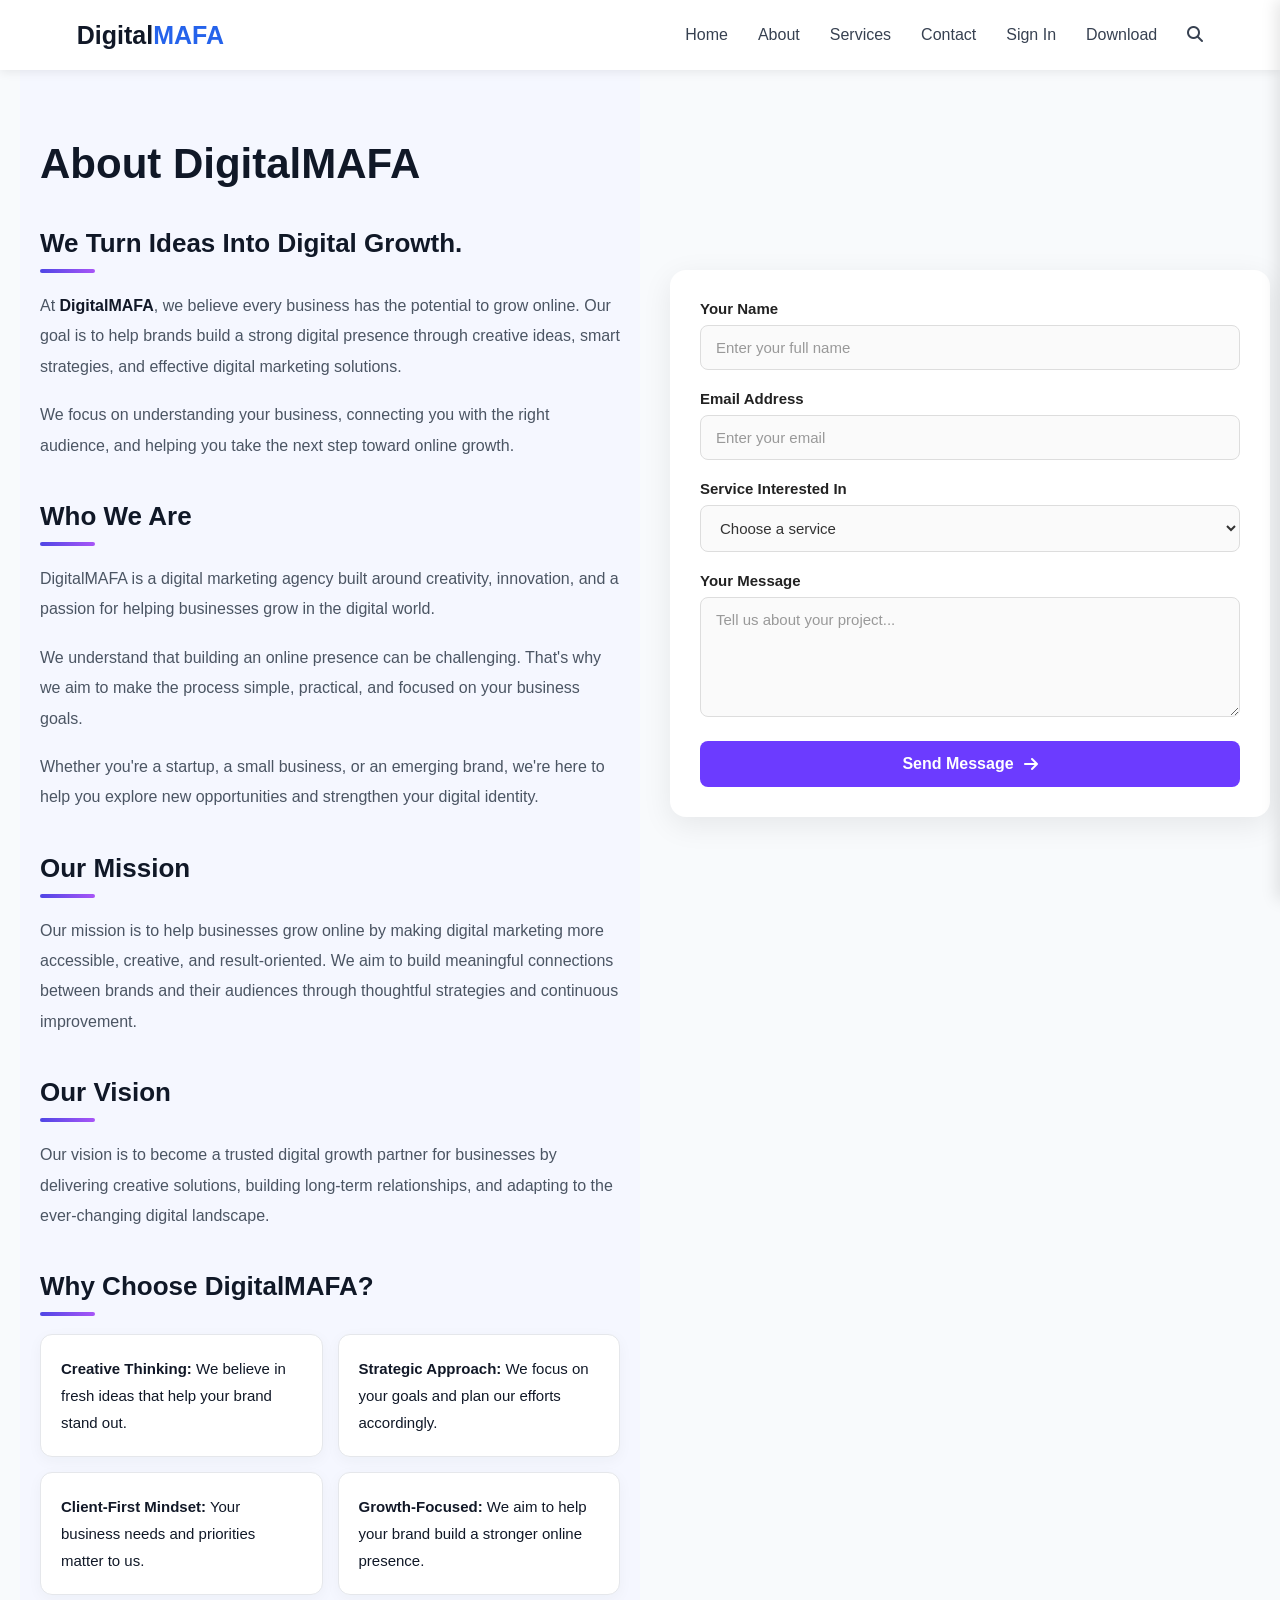
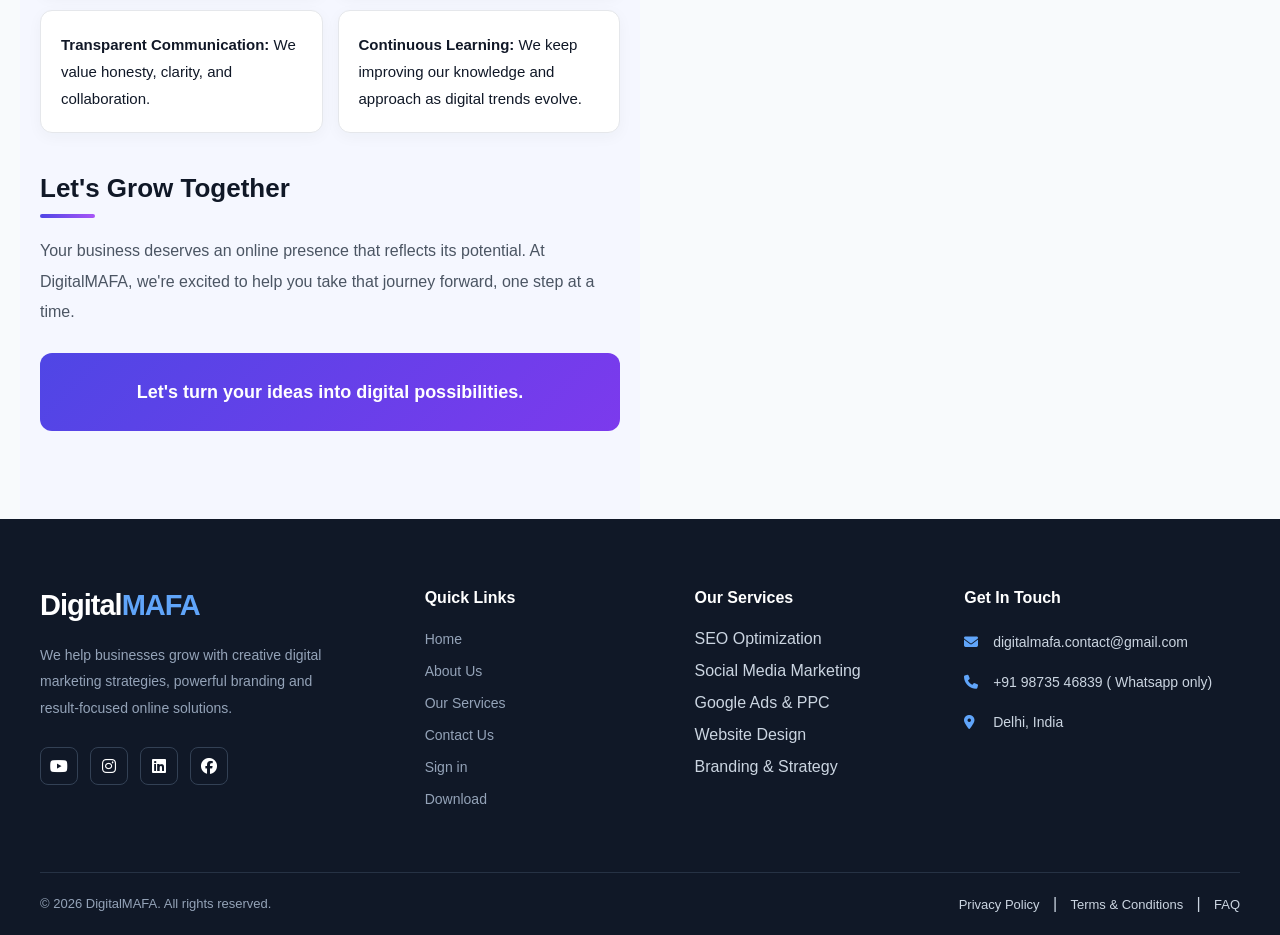
==== commit 59be3bf4: "Update about.html" ====
--- a/about.html
+++ b/about.html
@@ -322,329 +322,6 @@
 </form>
 
 
-<!DOCTYPE html>
-<html lang="en">
-<head>
-  <meta charset="UTF-8">
-  <meta name="viewport" content="width=device-width, initial-scale=1.0">
-
-<!--title & description-->
-<title>About Us | DigitalMAFA – Your Digital Growth Partner</title>
-<meta name="description" content="DigitalMAFA provides innovative digital services to help businesses build a strong online presence, reach more customers, and grow with confidence.">
-
-
-<script async src="https://pagead2.googlesyndication.com/pagead/js/adsbygoogle.js?client=ca-pub-8954679280643661"
-     crossorigin="anonymous"></script>
-     
-<!-- Google tag (gtag.js) -->
-<script async src="https://www.googletagmanager.com/gtag/js?id=G-PG7W6HLJ6Y"></script>
-<script>
-  window.dataLayer = window.dataLayer || [];
-  function gtag(){dataLayer.push(arguments);}
-  gtag('js', new Date());
-
-  gtag('config', 'G-PG7W6HLJ6Y');
-</script>
-
-<!-- Camonical -->
-<link rel="canonical" href="https://digitalmafa.github.io/about.html">
-
-<!-- logo icon -->
-<link rel="icon" href="images/20261020_102235.png" type="image/png">
-
-
-<!-- Link Preview Image -->
-<meta property="og:type" content="website">
-<meta property="og:title" content="About Us | DigitalMAFA – Your Digital Growth Partner">
-<meta property="og:description" content="DigitalMAFA provides innovative digital services to help businesses build a strong online presence, reach more customers, and grow with confidence.">
-<meta property="og:image" content="https://digitalmafa.github.io/images/WhatsApp Image 2026-10-20 at 11.10.28 AM.jpeg">
-<meta property="og:url" content="https://digitalmafa.github.io/about.html">
-<meta property="og:site_name" content="DigitalMAFA">
-
-<!-- X / Twitter Preview -->
-<meta name="twitter:card" content="summary_large_image">
-<meta name="twitter:title" content="About Us | DigitalMAFA – Your Digital Growth Partner">
-<meta name="twitter:description" content="DigitalMAFA provides innovative digital services to help businesses build a strong online presence, reach more customers, and grow with confidence.">
-<meta name="twitter:image" content="https://digitalmafa.github.io/images/WhatsApp Image 2026-10-20 at 11.10.28 AM.jpeg">
-
-
-<!--Schema markup-->
-<script type="application/ld+json">
-{
-  "@context": "https://schema.org",
-  "@type": "AboutPage",
-  "@id": "https://digitalmafa.github.io/about.html#webpage",
-  "url": "https://digitalmafa.github.io/about.html",
-  "name": "About Us | DigitalMAFA – Your Digital Growth Partner",
-  "description": "DigitalMAFA provides innovative digital services to help businesses build a strong online presence, reach more customers, and grow with confidence.",
-  "isPartOf": {
-    "@id": "https://digitalmafa.github.io/#website"
-  },
-  "about": {
-    "@id": "https://digitalmafa.github.io/#organization"
-  },
-  "inLanguage": "en"
-}
-</script>
-
-
-<!--CSS Styles-->
-<link href="css/novbar.css" rel="stylesheet">
-<link href="css/hero.css" rel="stylesheet">
-<link href="css/about.css" rel="stylesheet">
-<link href="css/footer.css" rel="stylesheet">
-<link href="css/premium-section.css" rel="stylesheet">
-<link href="css/only-desktop.css" rel="stylesheet">
-
-
-
- <!-- Bootstrap CSS -->
-<link rel="stylesheet"
-href="https://cdnjs.cloudflare.com/ajax/libs/font-awesome/6.7.2/css/all.min.css">
-</head>
-
-<body>
-
-  <nav class="navbar">
-    <div class="logo"><b>Digital</b><b style="color: #2563eb;">MAFA</b></div>
-
-    <ul class="nav-links">
-      <li><a href="index.html">Home</a></li>
-      <li><a href="about.html">About</a></li>
-      <li><a href="services.html">Services</a></li>
-      <li><a href="contact.html">Contact</a></li>
-      <li><a href="sign-in.html">Sign In</a></li>
-      <li><a href="download.html">Download</a></li>
-      <li><a href="search.html"><i class="fa-solid fa-magnifying-glass"></i></a></li>
-      
-    </ul>
-
-    <button class="menu-btn"
-      aria-label="Open menu"
-      aria-controls="sidebar"
-      aria-expanded="false"
-      onclick="openMenu()">☰</button>
-  </nav>
-
-  <div class="overlay" id="overlay" onclick="closeMenu()"></div>
-
-   <aside class="sidebar" id="sidebar" aria-label="Mobile navigation">
-   
-    <button class="close-btn"
-      aria-label="Close menu"
-      onclick="closeMenu()">×</button>
-
-    <a href="search.html" onclick="closeMenu()"><i class="fa-solid fa-magnifying-glass"></i> Search</a>
-    <hr><br>
-    <a href="index.html" onclick="closeMenu()">Home</a>
-    <a href="about.html" onclick="closeMenu()">About</a>
-    <a href="services.html" onclick="closeMenu()">Services</a>
-    <a href="contact.html" onclick="closeMenu()">Contact</a>
-    <a href="sign-in.html" onclick="closeMenu()">Sign In</a>
-    <a href="download.html" onclick="closeMenu()">Download</a>
-  </aside>
-
-  <div class="container">
-<div class="colum">
-<section class="about-content">
-
-    <div class="about-container">
-
-        <h1>About DigitalMAFA</h1>
-
-        <h2>We Turn Ideas Into Digital Growth.</h2>
-
-        <p>
-            At <strong>DigitalMAFA</strong>, we believe every business has
-            the potential to grow online. Our goal is to help brands build
-            a strong digital presence through creative ideas, smart
-            strategies, and effective digital marketing solutions.
-        </p>
-
-        <p>
-            We focus on understanding your business, connecting you with
-            the right audience, and helping you take the next step toward
-            online growth.
-        </p>
-
-        <h2>Who We Are</h2>
-
-        <p>
-            DigitalMAFA is a digital marketing agency built around
-            creativity, innovation, and a passion for helping businesses
-            grow in the digital world.
-        </p>
-
-        <p>
-            We understand that building an online presence can be
-            challenging. That's why we aim to make the process simple,
-            practical, and focused on your business goals.
-        </p>
-
-        <p>
-            Whether you're a startup, a small business, or an emerging
-            brand, we're here to help you explore new opportunities and
-            strengthen your digital identity.
-        </p>
-
-        <h2>Our Mission</h2>
-
-        <p>
-            Our mission is to help businesses grow online by making
-            digital marketing more accessible, creative, and
-            result-oriented. We aim to build meaningful connections
-            between brands and their audiences through thoughtful
-            strategies and continuous improvement.
-        </p>
-
-        <h2>Our Vision</h2>
-
-        <p>
-            Our vision is to become a trusted digital growth partner
-            for businesses by delivering creative solutions, building
-            long-term relationships, and adapting to the ever-changing
-            digital landscape.
-        </p>
-
-
-        <h2>Why Choose DigitalMAFA?</h2>
-
-        <ul>
-            <li>
-                <strong>Creative Thinking:</strong>
-                We believe in fresh ideas that help your brand stand out.
-            </li>
-
-            <li>
-                <strong>Strategic Approach:</strong>
-                We focus on your goals and plan our efforts accordingly.
-            </li>
-
-            <li>
-                <strong>Client-First Mindset:</strong>
-                Your business needs and priorities matter to us.
-            </li>
-
-            <li>
-                <strong>Growth-Focused:</strong>
-                We aim to help your brand build a stronger online presence.
-            </li>
-
-            <li>
-                <strong>Transparent Communication:</strong>
-                We value honesty, clarity, and collaboration.
-            </li>
-
-            <li>
-                <strong>Continuous Learning:</strong>
-                We keep improving our knowledge and approach as digital
-                trends evolve.
-            </li>
-        </ul>
-
-
-
-        <h2>Let's Grow Together</h2>
-
-        <p>
-            Your business deserves an online presence that reflects its
-            potential. At DigitalMAFA, we're excited to help you take
-            that journey forward, one step at a time.
-        </p>
-
-        <p>
-            <strong>
-                Let's turn your ideas into digital possibilities.
-            </strong>
-        </p>
-
-
-
-    </div>
-</section>
-</div>
-<div class="desktop-only">
-    <div class="colum">
-
-<form
-    class="about-contact-form"
-    id="about-whatsapp-form"
-    action="https://silentforms.com/api/submit"
-    method="POST"
->
-    <input
-        type="hidden"
-        name="accessKey"
-        value="6dd03407e09776d25717aa29e6ada48fbe09647dc3ae27fb26e0ef2d5492aaf8"
-    >
-
-    <input
-        type="hidden"
-        name="subject"
-        value="New DigitalMAFA About Page Inquiry"
-    >
-
-    <!-- Honeypot spam protection -->
-    <input
-        type="checkbox"
-        name="botcheck"
-        style="display:none;"
-        tabindex="-1"
-        autocomplete="off"
-    >
-
-    <div class="about-form-group">
-        <label for="about-name">Your Name</label>
-        <input
-            type="text"
-            id="about-name"
-            name="name"
-            placeholder="Enter your full name"
-            required
-        >
-    </div>
-
-    <div class="about-form-group">
-        <label for="about-email">Email Address</label>
-        <input
-            type="email"
-            id="about-email"
-            name="email"
-            placeholder="Enter your email"
-            required
-        >
-    </div>
-
-    <div class="about-form-group">
-        <label for="about-service">Service Interested In</label>
-        <select id="about-service" name="service" required>
-            <option value="" disabled selected>Choose a service</option>
-            <option value="Digital Marketing">Digital Marketing</option>
-            <option value="Social Media Marketing">Social Media Marketing</option>
-            <option value="Website Development">Website Development</option>
-            <option value="SEO">SEO Optimization</option>
-            <option value="Content Strategy">Content Strategy</option>
-            <option value="Other">Other</option>
-        </select>
-    </div>
-
-    <div class="about-form-group">
-        <label for="about-message">Your Message</label>
-        <textarea
-            id="about-message"
-            name="message"
-            rows="5"
-            placeholder="Tell us about your project..."
-            required
-        ></textarea>
-    </div>
-
-    <button type="submit" class="about-form-submit">
-        Send Message <i class="fa-solid fa-arrow-right"></i>
-    </button>
-
-</form>
-
 
 
 <script>
@@ -693,6 +370,7 @@
 </script>
 
 
+
 </div>
 </div>
   </div>
@@ -807,119 +485,3 @@
 
 </body>
 </html>
-
-
-</div>
-</div>
-  </div>
-
-
-<footer class="digitalmafa-footer">
-    <div class="footer-container">
-
-        <div class="footer-grid">
-
-            <!-- Company Info -->
-            <div class="footer-about">
-                <div class="footer-logo">
-                    Digital<span>MAFA</span>
-                </div>
-
-                <p>
-                    We help businesses grow with creative digital
-                    marketing strategies, powerful branding and
-                    result-focused online solutions.
-                </p>
-
-              <div class="footer-socials">
-                    <a href="https://www.youtube.com/@DigitalMAFA" aria-label="YouTube">
-                        <i class="fa-brands fa-youtube"></i>
-                    </a>
-
-                     <a href="https://www.instagram.com/digitalmafa" aria-label="Instagram">
-                        <i class="fa-brands fa-instagram"></i>
-                    </a>
-
-                    <a href="https://www.linkedin.com/in/digitalmafa" aria-label="Linkedin">
-                        <i class="fa-brands fa-linkedin"></i>
-                    </a>
-                    
-                     <a href="https://www.facebook.com/digitalmafa" aria-label="Linkedin">
-                        <i class="fa-brands fa-facebook"></i>
-                    </a>
-              
-                </div>
-            </div>
-
-            <!-- Quick Links -->
-            <div class="footer-column">
-                <h3>Quick Links</h3>
-                <ul>
-                    <li><a href="index.html">Home</a></li>
-                    <li><a href="about.html">About Us</a></li>
-                    <li><a href="services.html">Our Services</a></li>
-                    <li><a href="contact.html">Contact Us</a></li>
-                     <li><a href="sign-in.html">Sign in</a></li>
-                     <li><a href="download.html">Download</a></li>
-                </ul>
-            </div>
-
-            <!-- Services -->
-            <div class="footer-column">
-                <h3>Our Services</h3>
-                <ul>
-                    <li>SEO Optimization</a></li>
-                    <li>Social Media Marketing</a></li>
-                    <li>Google Ads & PPC</a></li>
-                    <li>Website Design</a></li>
-                    <li>Branding & Strategy</a></li>
-                </ul>
-            </div>
-
-            <!-- Contact Info -->
-            <div class="footer-column footer-contact">
-                <h3>Get In Touch</h3>
-
-                <p>
-                    <i class="fa-solid fa-envelope"></i>
-                    digitalmafa.contact@gmail.com
-                </p>
-
-                <p>
-                    <i class="fa-solid fa-phone"></i>
-                    +91 98735 46839 ( Whatsapp only)
-                </p>
-
-                <p>
-                    <i class="fa-solid fa-location-dot"></i>
-                    Delhi, India
-                </p>
-            </div>
-
-        </div>
-
-        <!-- Copyright -->
-        <div class="footer-bottom">
-            <p>
-                &copy; <span id="footer-year"></span>
-                DigitalMAFA. All rights reserved.
-            </p>
-
-            <div>
-                <a href="privacy.html">Privacy Policy</a>
-                &nbsp; | &nbsp;
-                <a href="terms.html">Terms & Conditions</a>
-                 &nbsp; | &nbsp;
-                <a href="faq.html">FAQ</a>
-            </div>
-            
-        </div>
-
-    </div>
-</footer>
-
-<script src="js/footer.js"></script>
-<script src="js/menu-bar.js"></script>
-
-</body>
-</html>
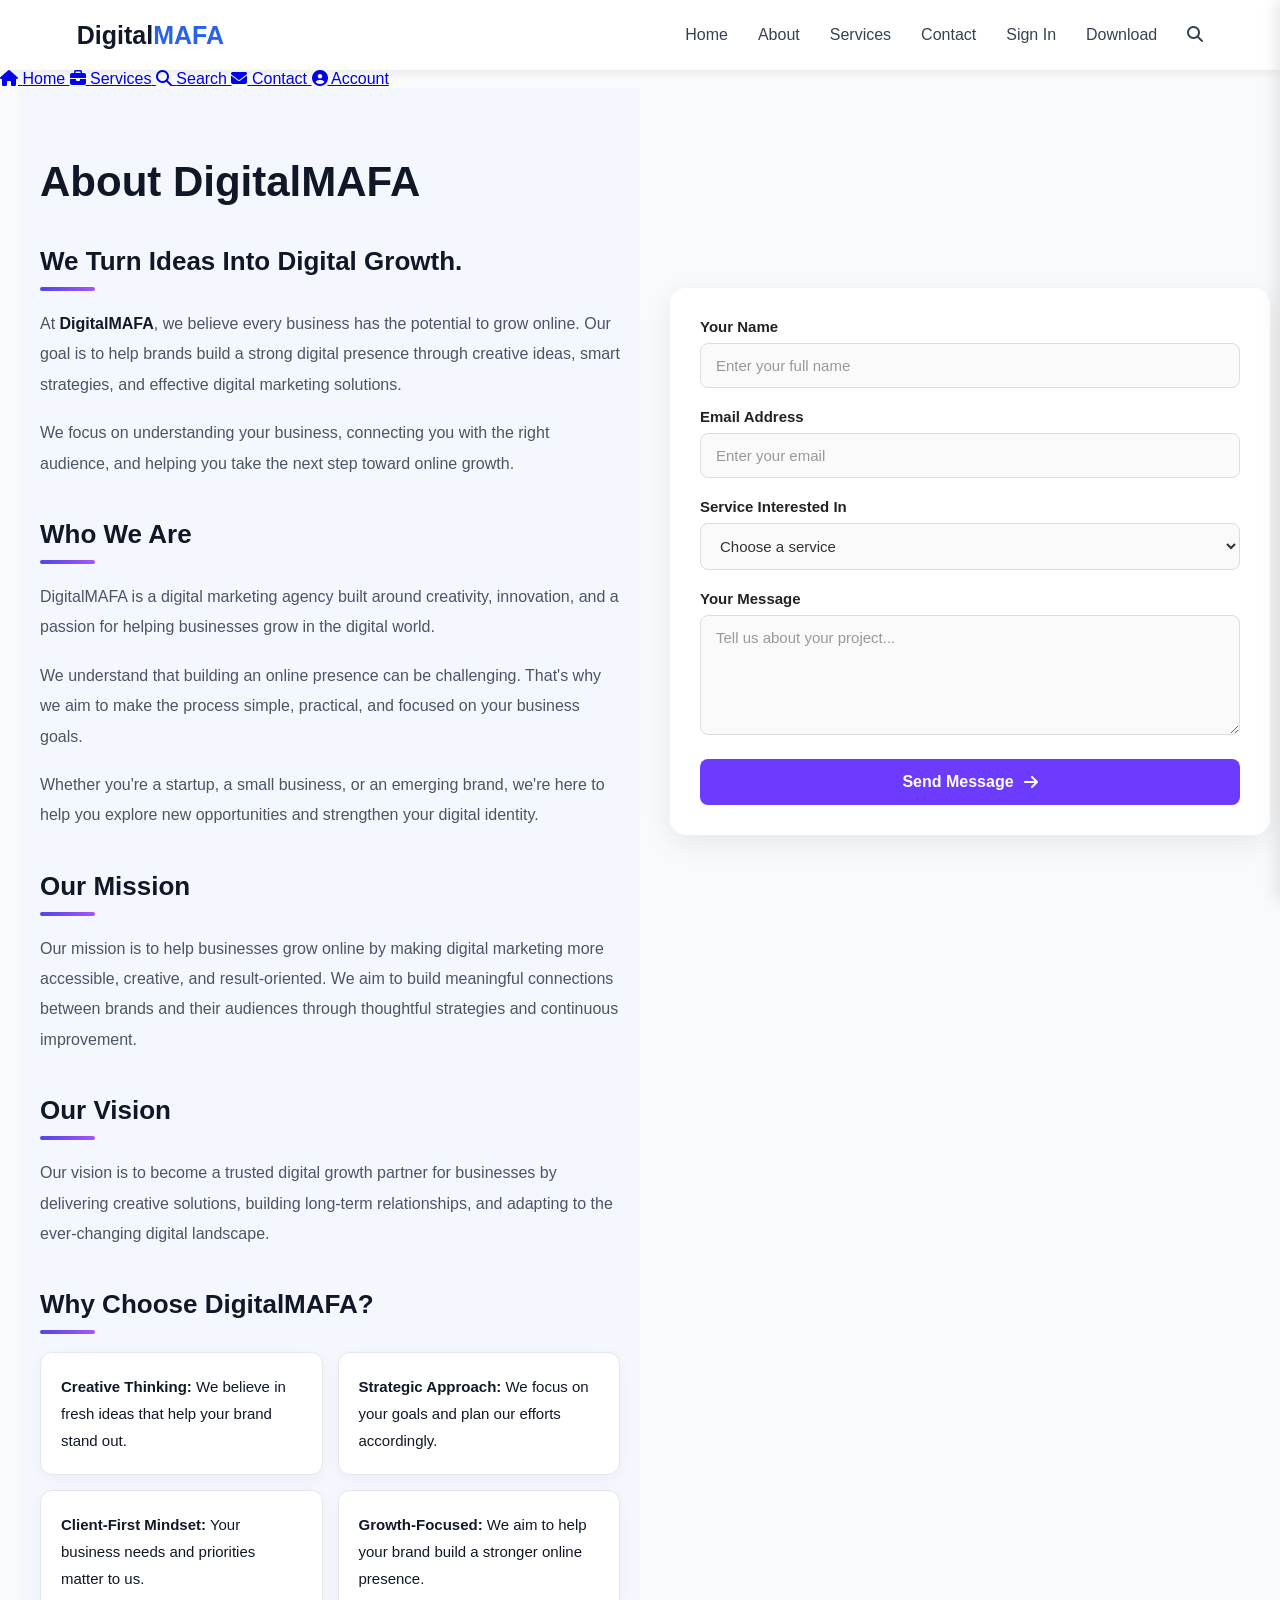
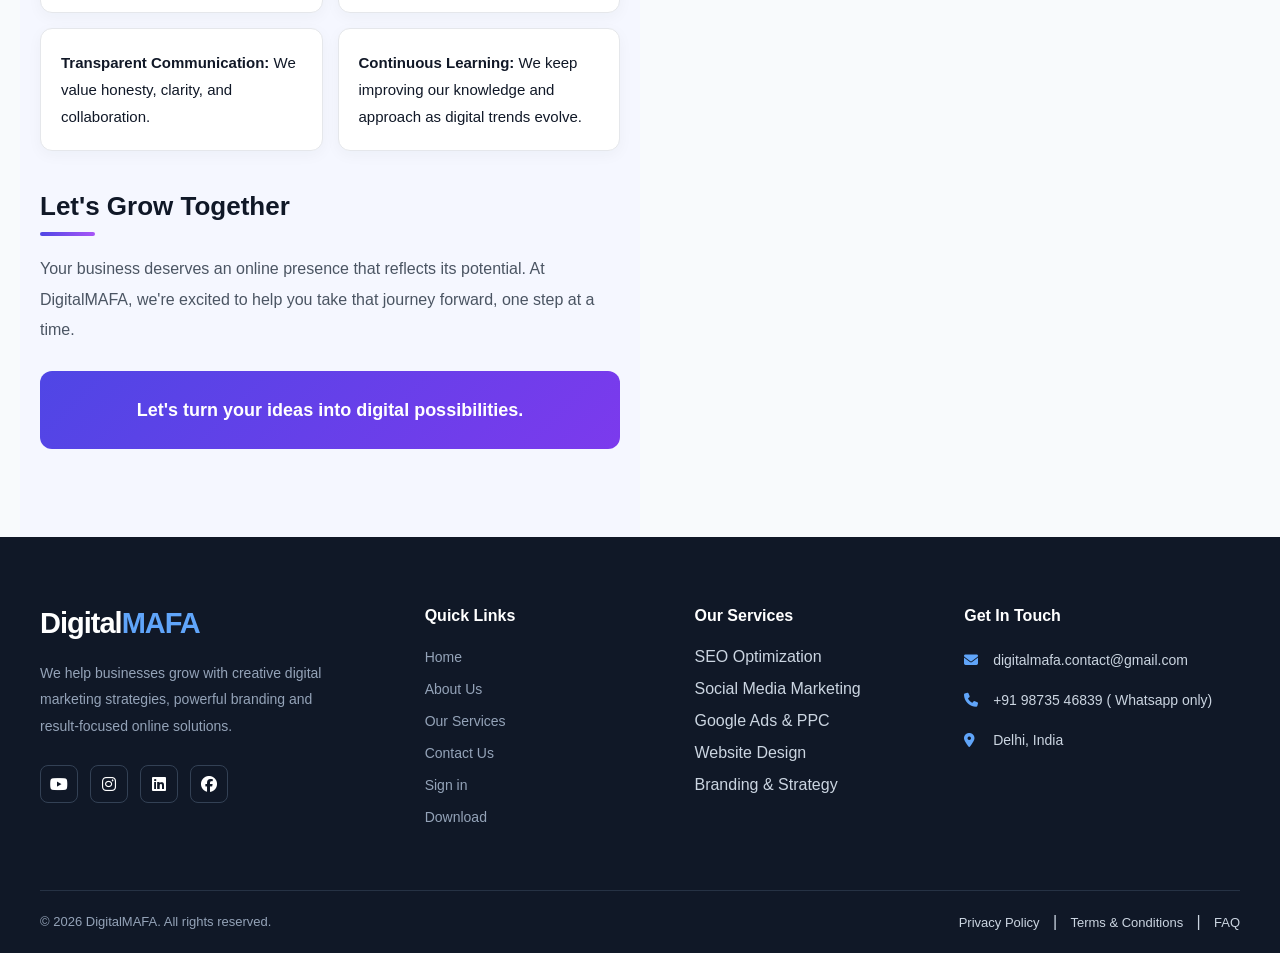
==== commit 0d38b6ab: "Update about.html" ====
--- a/about.html
+++ b/about.html
@@ -77,6 +77,8 @@
  <!-- Bootstrap CSS -->
 <link rel="stylesheet"
 href="https://cdnjs.cloudflare.com/ajax/libs/font-awesome/6.7.2/css/all.min.css">
+
+<link rel="stylesheet" href="https://cdn.jsdelivr.net/npm/bootstrap-icons@1.11.3/font/bootstrap-icons.min.css">
 </head>
 
 <body>
@@ -110,15 +112,51 @@
       aria-label="Close menu"
       onclick="closeMenu()">×</button>
 
-    <a href="search.html" onclick="closeMenu()"><i class="fa-solid fa-magnifying-glass"></i> Search</a>
+    <a href="index.html" onclick="closeMenu()"><i class="bi bi-house-door-fill"></i>  Home</a>
+    <hr>
+    <br>
+    <a href="about.html" onclick="closeMenu()"><i class="bi bi-info-circle"></i> About</a>
+    <a href="services.html" onclick="closeMenu()"><i class="bi bi-grid"></i> Services</a>
+    <a href="contact.html" onclick="closeMenu()"><i class="bi bi-telephone"></i> Contact</a>
     <hr><br>
-    <a href="index.html" onclick="closeMenu()">Home</a>
-    <a href="about.html" onclick="closeMenu()">About</a>
-    <a href="services.html" onclick="closeMenu()">Services</a>
-    <a href="contact.html" onclick="closeMenu()">Contact</a>
-    <a href="sign-in.html" onclick="closeMenu()">Sign In</a>
-    <a href="download.html" onclick="closeMenu()">Download</a>
-  </aside>
+    <a href="sign-in.html" onclick="closeMenu()"><i class="bi bi-person-circle"></i> Account</a>
+    <a href="download.html" onclick="closeMenu()"><i class="bi bi-download"></i> Download</a>
+    <hr><br>
+    <a href="faq.html" onclick="closeMenu()"><i class="bi bi-question-circle"></i> FAQ</a>
+    <a href="privacy.html" onclick="closeMenu()"><i class="bi bi-shield-lock"></i> Privacy & Policy</a>
+    <a href="terms.html" onclick="closeMenu()"><i class="bi bi-file-earmark-text"></i> Terms</a>
+</aside>
+
+
+
+  <!-- APP NOV -->
+<nav class="app-bottom-nav">
+    <a href="index.html" data-page="index.html">
+        <i class="fa-solid fa-house"></i>
+        <span>Home</span>
+    </a>
+
+    <a href="services.html" data-page="services.html">
+        <i class="fa-solid fa-briefcase"></i>
+        <span>Services</span>
+    </a>
+
+    <a href="search.html" class="search-btn">
+    <i class="fas fa-search"></i>
+    <span>Search</span>
+</a>
+
+    <a href="contact.html" data-page="contact.html">
+        <i class="fa-solid fa-envelope"></i>
+        <span>Contact</span>
+    </a>
+
+    <a href="sign-in.html" data-page="sign-in.html">
+        <i class="fa-solid fa-user-circle"></i>
+        <span>Account</span>
+    </a>
+</nav>
+
 
   <div class="container">
 <div class="colum">
